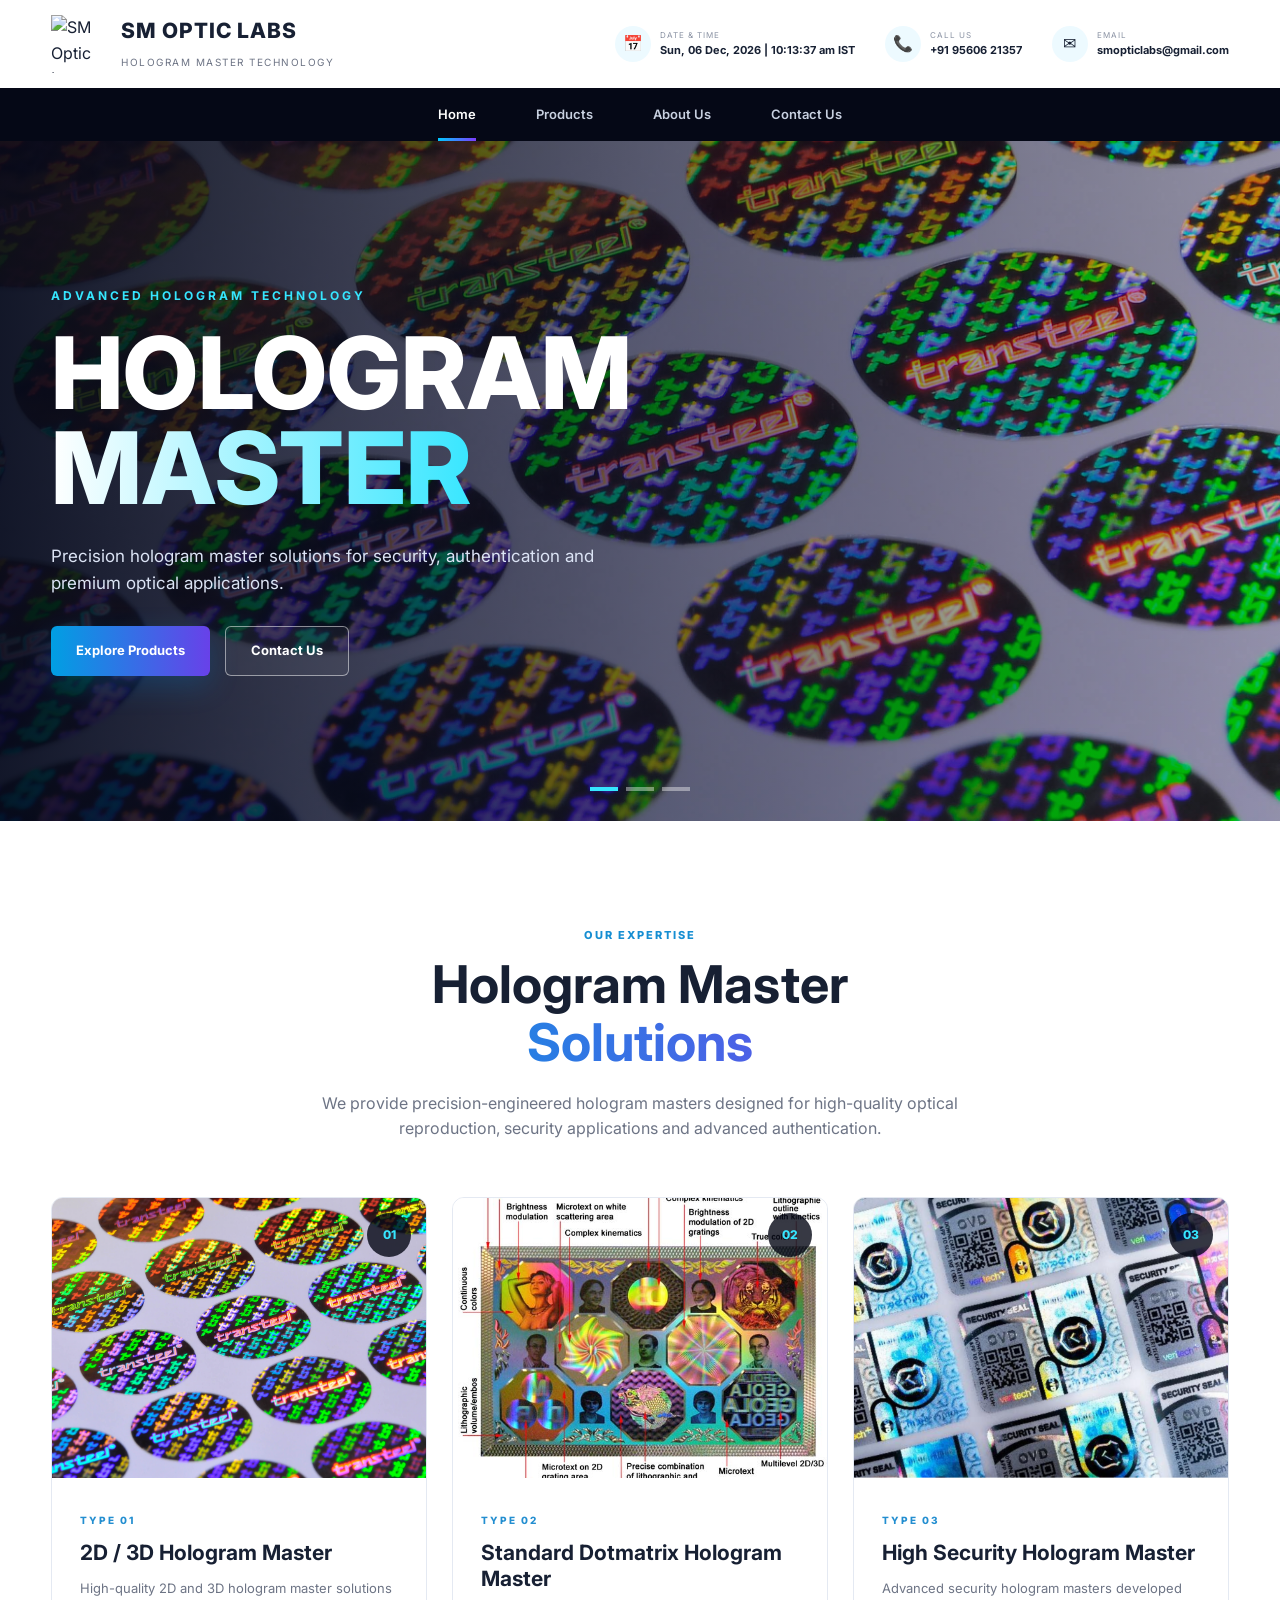
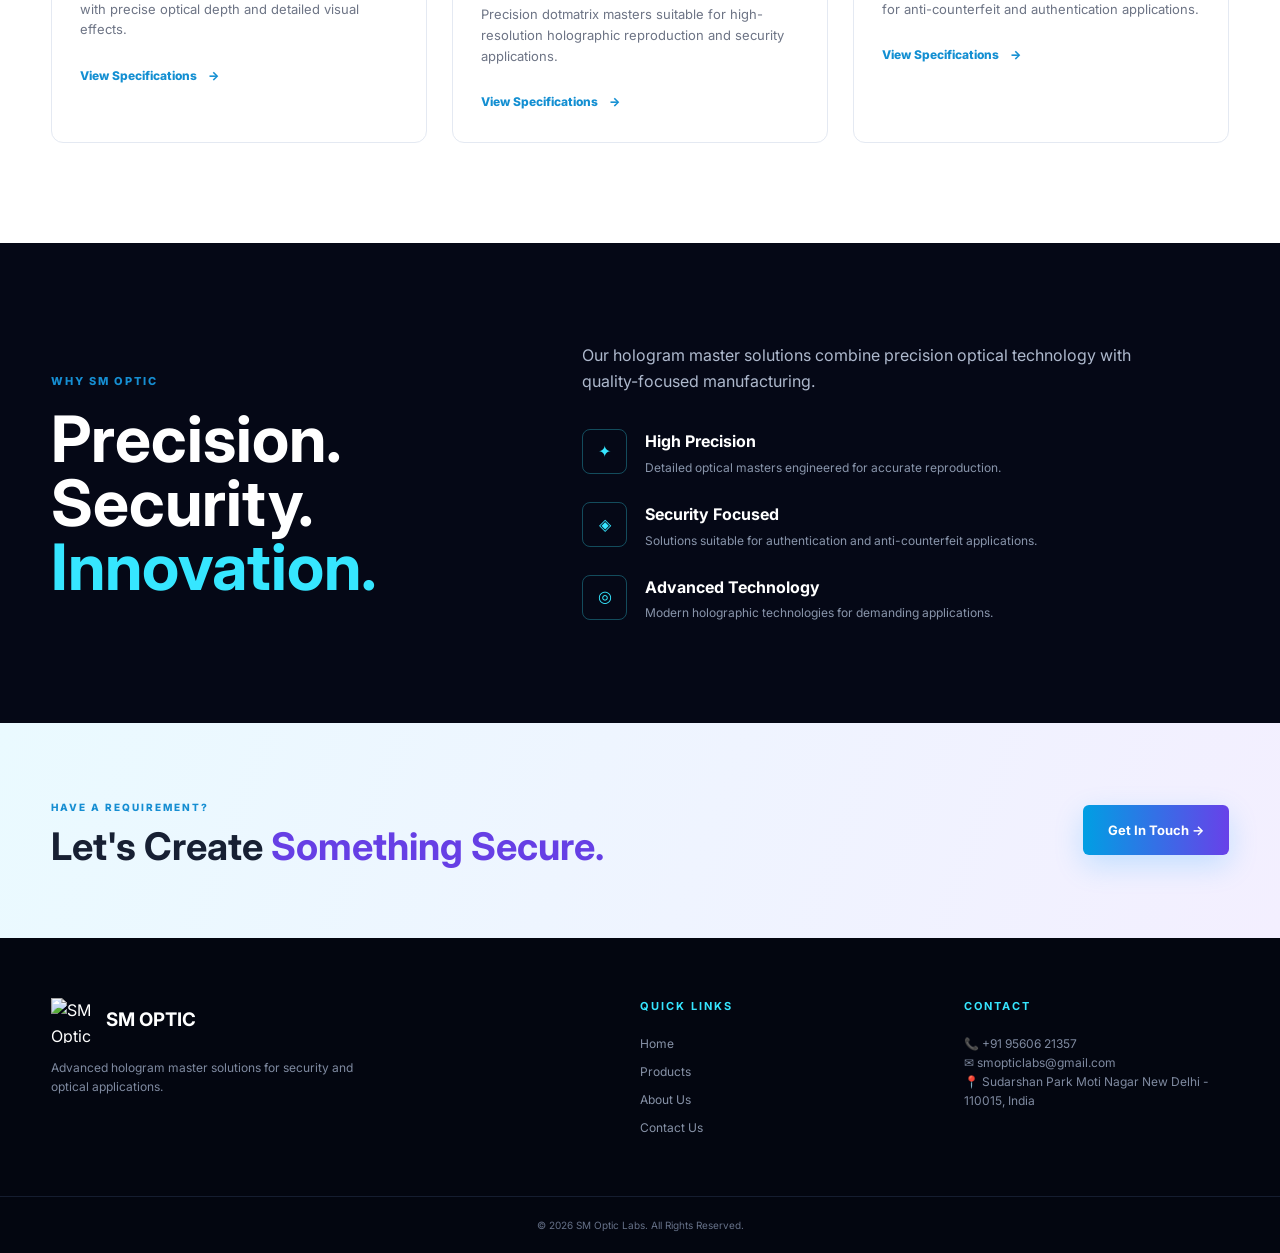
==== index.html @ 9cbb1f2b "sm-optic" ====
<!DOCTYPE html>
<html lang="en">

<head>
    <meta charset="UTF-8">
    <meta name="viewport" content="width=device-width, initial-scale=1.0">

    <title>SM Optic Labs| Hologram Master</title>

    <link rel="stylesheet" href="style.css">

    <link rel="preconnect" href="https://fonts.googleapis.com">
    <link rel="preconnect" href="https://fonts.gstatic.com" crossorigin>

    <link href="https://fonts.googleapis.com/css2?family=Inter:wght@400;500;600;700;800&display=swap" rel="stylesheet">
</head>

<body>

    <!-- ================= HEADER ================= -->

    <header class="header">

        <div class="container header-inner">

            <a href="index.html" class="logo-area">

                <img src="images/logo.png" alt="SM Optic Logo">

                <div>
                    <h2>SM OPTIC LABS</h2>
                    <span>Hologram Master Technology</span>
                </div>

            </a>


            <div class="header-contact">

                <div class="header-info">

                    <span class="info-icon">📅</span>

                    <div>
                        <small>DATE & TIME</small>

                        <strong id="dateTime">
                            Loading...
                        </strong>
                    </div>

                </div>


                <div class="header-info">
                    <span class="info-icon">📞</span>

                    <div>
                        <small>CALL US</small>
                        <strong>+91 95606 21357</strong>
                    </div>
                </div>


                <div class="header-info">
                    <span class="info-icon">✉</span>

                    <div>
                        <small>EMAIL</small>
                        <strong>smopticlabs@gmail.com</strong>
                    </div>
                </div>

            </div>


            <button class="menu-toggle" id="menuToggle">
                ☰
            </button>

        </div>


        <nav class="navbar" id="navbar">

            <div class="container nav-inner">

                <a href="index.html" class="active">Home</a>

                <a href="products.html">Products</a>

                <a href="about.html">About Us</a>

                <a href="about.html#contact">Contact Us</a>

            </div>

        </nav>

    </header>


    <!-- ================= HERO ================= -->

    <section class="hero">

        <div class="hero-slides">

            <div class="hero-slide active" style="background-image:url('images/3d-hologram-sticker-2.jpg')">
            </div>

            <div class="hero-slide" style="background-image:url('images/R.jpg')">
            </div>

            <div class="hero-slide" style="background-image:url('images/Untitled-design-9.png')">
            </div>

        </div>


        <div class="hero-overlay"></div>


        <div class="container hero-content">

            <div class="hero-badge">
                ADVANCED HOLOGRAM TECHNOLOGY
            </div>

            <h1>
                HOLOGRAM
                <span>MASTER</span>
            </h1>

            <p>
                Precision hologram master solutions for
                security, authentication and premium
                optical applications.
            </p>

            <div class="hero-buttons">

                <a href="products.html" class="btn btn-primary">
                    Explore Products
                </a>

                <a href="about.html#contact" class="btn btn-outline">
                    Contact Us
                </a>

            </div>

        </div>


        <div class="slider-dots">

            <button class="dot active" onclick="showSlide(0)"></button>

            <button class="dot" onclick="showSlide(1)"></button>

            <button class="dot" onclick="showSlide(2)"></button>

        </div>

    </section>


    <!-- ================= INTRO ================= -->

    <section class="intro section">

        <div class="container">

            <div class="section-heading">

                <span>OUR EXPERTISE</span>

                <h2>
                    Hologram Master
                    <strong>Solutions</strong>
                </h2>

                <p>
                    We provide precision-engineered hologram masters
                    designed for high-quality optical reproduction,
                    security applications and advanced authentication.
                </p>

            </div>


            <!-- ================= PRODUCTS ================= -->

            <div class="product-grid">


                <!-- PRODUCT 1 -->

                <article class="product-card">

                    <div class="product-image">

                        <img src="images/3d-hologram-sticker-2.jpg" alt="2D 3D Hologram Master">

                        <div class="product-number">
                            01
                        </div>

                    </div>


                    <div class="product-content">

                        <span class="product-tag">
                            TYPE 01
                        </span>

                        <h3>
                            2D / 3D Hologram Master
                        </h3>

                        <p>
                            High-quality 2D and 3D hologram master
                            solutions with precise optical depth
                            and detailed visual effects.
                        </p>

                        <a href="products.html?product=2d3d" class="read-more">

                            View Specifications
                            <span>→</span>

                        </a>

                    </div>

                </article>


                <!-- PRODUCT 2 -->

                <article class="product-card">

                    <div class="product-image">

                        <img src="images/R.jpg" alt="Standard Dotmatrix Hologram Master">

                        <div class="product-number">
                            02
                        </div>

                    </div>


                    <div class="product-content">

                        <span class="product-tag">
                            TYPE 02
                        </span>

                        <h3>
                            Standard Dotmatrix
                            Hologram Master
                        </h3>

                        <p>
                            Precision dotmatrix masters suitable
                            for high-resolution holographic
                            reproduction and security applications.
                        </p>

                        <a href="products.html?product=dotmatrix" class="read-more">

                            View Specifications
                            <span>→</span>

                        </a>

                    </div>

                </article>


                <!-- PRODUCT 3 -->

                <article class="product-card">

                    <div class="product-image">

                        <img src="images/Untitled-design-9.png" alt="High Security Hologram Master">

                        <div class="product-number">
                            03
                        </div>

                    </div>


                    <div class="product-content">

                        <span class="product-tag">
                            TYPE 03
                        </span>

                        <h3>
                            High Security
                            Hologram Master
                        </h3>

                        <p>
                            Advanced security hologram masters
                            developed for anti-counterfeit and
                            authentication applications.
                        </p>

                        <a href="products.html?product=security" class="read-more">

                            View Specifications
                            <span>→</span>

                        </a>

                    </div>

                </article>

            </div>

        </div>

    </section>


    <!-- ================= WHY US ================= -->

    <section class="why-us section">

        <div class="container">

            <div class="why-grid">

                <div>

                    <span class="section-label">
                        WHY SM OPTIC
                    </span>

                    <h2>
                        Precision.
                        <br>
                        Security.
                        <br>
                        <span>Innovation.</span>
                    </h2>

                </div>


                <div class="why-content">

                    <p>
                        Our hologram master solutions combine
                        precision optical technology with
                        quality-focused manufacturing.
                    </p>


                    <div class="feature-list">

                        <div class="feature">
                            <div class="feature-icon">✦</div>

                            <div>
                                <h4>High Precision</h4>
                                <p>
                                    Detailed optical masters
                                    engineered for accurate reproduction.
                                </p>
                            </div>
                        </div>


                        <div class="feature">
                            <div class="feature-icon">◈</div>

                            <div>
                                <h4>Security Focused</h4>
                                <p>
                                    Solutions suitable for
                                    authentication and anti-counterfeit
                                    applications.
                                </p>
                            </div>
                        </div>


                        <div class="feature">
                            <div class="feature-icon">◎</div>

                            <div>
                                <h4>Advanced Technology</h4>
                                <p>
                                    Modern holographic technologies
                                    for demanding applications.
                                </p>
                            </div>
                        </div>

                    </div>

                </div>

            </div>

        </div>

    </section>


    <!-- ================= CTA ================= -->

    <section class="cta">

        <div class="container cta-inner">

            <div>

                <span>
                    HAVE A REQUIREMENT?
                </span>

                <h2>
                    Let's Create
                    <strong>Something Secure.</strong>
                </h2>

            </div>


            <a href="about.html#contact" class="btn btn-primary">

                Get In Touch →

            </a>

        </div>

    </section>


    <!-- ================= FOOTER ================= -->

    <footer class="footer">

        <div class="container footer-grid">

            <div>

                <div class="footer-logo">
                    <img src="images/logo.png" alt="SM Optic">
                    <h3>SM OPTIC</h3>
                </div>

                <p>
                    Advanced hologram master solutions
                    for security and optical applications.
                </p>

            </div>


            <div>

                <h4>QUICK LINKS</h4>

                <a href="index.html">Home</a>
                <a href="products.html">Products</a>
                <a href="about.html">About Us</a>
                <a href="about.html#contact">Contact Us</a>

            </div>


            <div>

                <h4>CONTACT</h4>

                <p>📞 +91 95606 21357</p>
                <p>✉ smopticlabs@gmail.com</p>
                <p>📍 Sudarshan Park Moti Nagar New Delhi - 110015, India</p>

            </div>

        </div>


        <div class="copyright">

            © <span id="year"></span>
            SM Optic Labs. All Rights Reserved.

        </div>

    </footer>


    <script src="script.js"></script>

</body>

</html>
---- style.css ----
/* =========================================
   SM OPTIC
   MAIN STYLESHEET
========================================= */


* {
    margin: 0;
    padding: 0;
    box-sizing: border-box;
}


:root {

    --dark: #050816;

    --dark-2: #0a1024;

    --blue: #00c8ff;

    --purple: #7c3cff;

    --cyan: #36e6ff;

    --white: #ffffff;

    --text: #172033;

    --muted: #6d7485;

    --light: #f5f8fc;

    --border: #e4e9f2;

}


html {
    scroll-behavior: smooth;
}


body {

    font-family: "Inter", sans-serif;

    color: var(--text);

    background: #ffffff;

    line-height: 1.6;

}


img {
    max-width: 100%;
    display: block;
}


a {
    text-decoration: none;
    color: inherit;
}


button,
input,
textarea,
select {
    font-family: inherit;
}


.container {

    width: min(1180px, 92%);

    margin: auto;

}


/* =========================================
   HEADER
========================================= */


.header {

    background: #ffffff;

    position: relative;

    z-index: 1000;

}


.header-inner {

    min-height: 88px;

    display: flex;

    align-items: center;

    justify-content: space-between;

    gap: 30px;

}


.logo-area {

    display: flex;

    align-items: center;

    gap: 12px;

}


.logo-area img {

    width: 58px;

    height: 58px;

    object-fit: contain;

}


.logo-area h2 {

    font-size: 21px;

    font-weight: 800;

    letter-spacing: 1px;

}


.logo-area span {

    font-size: 10px;

    color: var(--muted);

    text-transform: uppercase;

    letter-spacing: 1.5px;

}


.header-contact {

    display: flex;

    align-items: center;

    gap: 30px;

}


.header-info {

    display: flex;

    align-items: center;

    gap: 9px;

}


.info-icon {

    width: 36px;

    height: 36px;

    border-radius: 50%;

    background: #edfaff;

    display: grid;

    place-items: center;

}


.header-info small {

    display: block;

    font-size: 8px;

    color: #8b93a4;

    letter-spacing: 1px;

}


.header-info strong {

    display: block;

    font-size: 11px;

}


.navbar {

    background: var(--dark);

}


.nav-inner {

    display: flex;

    align-items: center;

    justify-content: center;

}


.nav-inner a {

    color: #c8d0e0;

    padding: 16px 30px;

    font-size: 13px;

    font-weight: 600;

    transition: .3s;

    position: relative;

}


.nav-inner a:hover,
.nav-inner a.active {

    color: white;

}


.nav-inner a.active::after {

    content: "";

    position: absolute;

    bottom: 0;

    left: 30px;

    right: 30px;

    height: 3px;

    background: linear-gradient(
        90deg,
        var(--blue),
        var(--purple)
    );

}


.menu-toggle {

    display: none;

    border: none;

    background: var(--dark);

    color: white;

    width: 44px;

    height: 44px;

    border-radius: 8px;

    font-size: 22px;

}


/* =========================================
   HERO
========================================= */


.hero {

    height: 680px;

    position: relative;

    overflow: hidden;

    background: var(--dark);

}


.hero-slides,
.hero-slide {

    position: absolute;

    inset: 0;

}


.hero-slide {

    background-size: cover;

    background-position: center;

    opacity: 0;

    transform: scale(1.05);

    transition:
        opacity 1s ease,
        transform 6s ease;

}


.hero-slide.active {

    opacity: 1;

    transform: scale(1);

}


.hero-overlay {

    position: absolute;

    inset: 0;

    background:
        linear-gradient(
            90deg,
            rgba(3,8,25,.92),
            rgba(4,10,30,.58),
            rgba(5,8,20,.25)
        );

}


.hero-content {

    position: relative;

    z-index: 2;

    height: 100%;

    display: flex;

    justify-content: center;

    flex-direction: column;

    color: white;

}


.hero-badge {

    color: var(--cyan);

    font-size: 12px;

    font-weight: 700;

    letter-spacing: 3px;

    margin-bottom: 20px;

}


.hero h1 {

    font-size: clamp(55px, 8vw, 100px);

    line-height: .95;

    font-weight: 800;

    max-width: 850px;

}


.hero h1 span {

    display: block;

    background:
        linear-gradient(
            90deg,
            #ffffff,
            var(--cyan),
            #a77cff
        );

    -webkit-background-clip: text;

    color: transparent;

}


.hero p {

    max-width: 580px;

    margin: 28px 0;

    color: #dce4f5;

    font-size: 17px;

}


.hero-buttons {

    display: flex;

    gap: 15px;

}


.btn {

    display: inline-flex;

    align-items: center;

    justify-content: center;

    min-height: 50px;

    padding: 0 25px;

    border-radius: 6px;

    font-size: 13px;

    font-weight: 700;

    transition: .3s;

    border: none;

    cursor: pointer;

}


.btn-primary {

    color: white;

    background:
        linear-gradient(
            90deg,
            #009fe3,
            #6841e9
        );

    box-shadow:
        0 10px 30px rgba(0,157,255,.2);

}


.btn-primary:hover {

    transform: translateY(-3px);

    box-shadow:
        0 15px 35px rgba(0,157,255,.3);

}


.btn-outline {

    border: 1px solid rgba(255,255,255,.5);

    color: white;

    background: rgba(255,255,255,.05);

}


.btn-outline:hover {

    background: white;

    color: var(--dark);

}


.slider-dots {

    position: absolute;

    bottom: 30px;

    left: 50%;

    transform: translateX(-50%);

    z-index: 5;

    display: flex;

    gap: 8px;

}


.dot,
.about-dot {

    width: 28px;

    height: 4px;

    border: none;

    background: rgba(255,255,255,.4);

    cursor: pointer;

}


.dot.active,
.about-dot.active {

    background: var(--cyan);

}


/* =========================================
   GENERAL SECTIONS
========================================= */


.section {

    padding: 100px 0;

}


.section-heading {

    max-width: 700px;

    margin: 0 auto 55px;

    text-align: center;

}


.section-heading.left {

    text-align: left;

    margin-left: 0;

}


.section-heading > span,
.section-label {

    color: #168ed2;

    font-size: 11px;

    font-weight: 800;

    letter-spacing: 2px;

}


.section-heading h2 {

    margin-top: 10px;

    font-size: clamp(35px, 5vw, 52px);

    line-height: 1.1;

}


.section-heading h2 strong {

    display: block;

    background:
        linear-gradient(
            90deg,
            #009ee0,
            #7441e9
        );

    -webkit-background-clip: text;

    color: transparent;

}


.section-heading p {

    color: var(--muted);

    margin-top: 20px;

}


/* =========================================
   PRODUCT CARDS
========================================= */


.product-grid {

    display: grid;

    grid-template-columns:
        repeat(3, 1fr);

    gap: 25px;

}


.product-card {

    background: white;

    border: 1px solid var(--border);

    border-radius: 12px;

    overflow: hidden;

    transition: .35s;

}


.product-card:hover {

    transform: translateY(-8px);

    box-shadow:
        0 25px 60px rgba(15,30,60,.12);

}


.product-image {

    height: 280px;

    position: relative;

    overflow: hidden;

    background: #071027;

}


.product-image img {

    width: 100%;

    height: 100%;

    object-fit: cover;

    transition: .5s;

}


.product-card:hover
.product-image img {

    transform: scale(1.06);

}


.product-number {

    position: absolute;

    top: 15px;

    right: 15px;

    width: 44px;

    height: 44px;

    display: grid;

    place-items: center;

    border-radius: 50%;

    background: rgba(5,8,22,.8);

    color: var(--cyan);

    font-size: 12px;

    font-weight: 800;

}


.product-content {

    padding: 28px;

}


.product-tag {

    font-size: 10px;

    color: #238ed0;

    font-weight: 800;

    letter-spacing: 2px;

}


.product-content h3 {

    margin: 8px 0 12px;

    font-size: 21px;

    line-height: 1.25;

}


.product-content p {

    color: var(--muted);

    font-size: 13px;

    margin-bottom: 22px;

}


.read-more {

    color: #138fd2;

    font-size: 12px;

    font-weight: 800;

}


.read-more span {

    margin-left: 8px;

    transition: .3s;

}


.read-more:hover span {

    margin-left: 14px;

}


/* =========================================
   WHY US
========================================= */


.why-us {

    background: var(--dark);

    color: white;

}


.why-grid {

    display: grid;

    grid-template-columns:
        .8fr 1.2fr;

    gap: 100px;

    align-items: center;

}


.why-grid h2 {

    font-size: clamp(42px, 5vw, 65px);

    line-height: 1;

    margin-top: 15px;

}


.why-grid h2 span {

    color: var(--cyan);

}


.why-content > p {

    color: #aeb9cd;

    font-size: 16px;

    margin-bottom: 35px;

    max-width: 600px;

}


.feature-list {

    display: grid;

    gap: 25px;

}


.feature {

    display: flex;

    gap: 18px;

}


.feature-icon {

    flex-shrink: 0;

    width: 45px;

    height: 45px;

    display: grid;

    place-items: center;

    color: var(--cyan);

    border: 1px solid rgba(54,230,255,.3);

    border-radius: 8px;

}


.feature h4 {

    margin-bottom: 3px;

}


.feature p {

    color: #8995ab;

    font-size: 12px;

}


/* =========================================
   CTA
========================================= */


.cta {

    padding: 70px 0;

    background:
        linear-gradient(
            110deg,
            #eafaff,
            #f3efff
        );

}


.cta-inner {

    display: flex;

    justify-content: space-between;

    align-items: center;

    gap: 30px;

}


.cta span {

    font-size: 10px;

    color: #168ed2;

    letter-spacing: 2px;

    font-weight: 800;

}


.cta h2 {

    margin-top: 8px;

    font-size: 38px;

    line-height: 1.1;

}


.cta h2 strong {

    color: #663fe5;

}


/* =========================================
   PAGE HERO
========================================= */


.page-hero {

    padding: 100px 0;

    color: white;

    background:
        radial-gradient(
            circle at 80% 20%,
            #233e91,
            transparent 35%
        ),
        linear-gradient(
            120deg,
            #040918,
            #101936
        );

}


.page-hero span {

    color: var(--cyan);

    font-size: 11px;

    letter-spacing: 3px;

    font-weight: 800;

}


.page-hero h1 {

    font-size: clamp(42px, 6vw, 70px);

    line-height: 1.05;

    margin: 12px 0 20px;

}


.page-hero h1 strong {

    color: var(--cyan);

}


.page-hero p {

    color: #adb9d0;

    max-width: 600px;

}


/* =========================================
   PRODUCT DETAILS
========================================= */


.detail-product {

    display: grid;

    grid-template-columns:
        1fr 1fr;

    gap: 70px;

    padding: 70px 0;

    border-bottom: 1px solid var(--border);

    align-items: center;

}


.detail-product.reverse
.detail-gallery {

    order: 2;

}


.detail-product.reverse
.detail-content {

    order: 1;

}


.main-image {

    height: 460px;

    border-radius: 12px;

    overflow: hidden;

    background: var(--dark);

}


.main-image img {

    width: 100%;

    height: 100%;

    object-fit: cover;

}


.thumbnail-grid {

    display: grid;

    grid-template-columns:
        repeat(4, 1fr);

    gap: 10px;

    margin-top: 12px;

}


.thumbnail-grid img {

    height: 90px;

    width: 100%;

    object-fit: cover;

    border-radius: 5px;

    cursor: pointer;

    opacity: .65;

    transition: .3s;

}


.thumbnail-grid img:hover {

    opacity: 1;

    outline: 2px solid var(--blue);

}


.detail-content h2 {

    font-size: clamp(35px, 4vw, 52px);

    line-height: 1.05;

    margin: 10px 0 20px;

}


.detail-content h2 strong {

    display: block;

    color: #6b43e7;

}


.detail-content > p {

    color: var(--muted);

    margin-bottom: 30px;

}


.detail-content h4 {

    font-size: 13px;

    margin-bottom: 15px;

    text-transform: uppercase;

    letter-spacing: 1px;

}


.spec-list {

    border-top: 1px solid var(--border);

    margin-bottom: 30px;

}


.spec-list div {

    display: flex;

    justify-content: space-between;

    padding: 12px 0;

    border-bottom: 1px solid var(--border);

    font-size: 12px;

}


.spec-list span {

    color: var(--muted);

}


.spec-list strong {

    text-align: right;

}


/* =========================================
   ABOUT
========================================= */


.about-grid {

    display: grid;

    grid-template-columns:
        1fr 1fr;

    gap: 80px;

    align-items: center;

}


.about-slideshow {

    position: relative;

    height: 520px;

    border-radius: 12px;

    overflow: hidden;

    background: var(--dark);

}


.about-slide {

    position: absolute;

    inset: 0;

    opacity: 0;

    transition: 1s;

}


.about-slide.active {

    opacity: 1;

}


.about-slide img {

    width: 100%;

    height: 100%;

    object-fit: cover;

}


.about-dots {

    position: absolute;

    bottom: 20px;

    left: 50%;

    transform: translateX(-50%);

    display: flex;

    gap: 6px;

}


.about-text h2 {

    font-size: 52px;

    line-height: 1;

    margin: 12px 0 25px;

}


.about-text h2 strong {

    color: #6541e7;

}


.about-text p {

    color: var(--muted);

    margin-bottom: 18px;

}


.about-stats {

    display: grid;

    grid-template-columns:
        repeat(3, 1fr);

    gap: 10px;

    margin-top: 35px;

}


.about-stats div {

    background: var(--light);

    padding: 18px;

    border-radius: 8px;

}


.about-stats strong {

    display: block;

    color: #138fd2;

    font-size: 27px;

}


.about-stats span {

    color: var(--muted);

    font-size: 10px;

}


/* =========================================
   VALUES
========================================= */


.values {

    background: var(--light);

}


.value-grid {

    display: grid;

    grid-template-columns:
        repeat(3, 1fr);

    gap: 25px;

}


.value-card {

    background: white;

    padding: 35px;

    border-radius: 10px;

    border: 1px solid var(--border);

}


.value-icon {

    width: 48px;

    height: 48px;

    display: grid;

    place-items: center;

    background: #edfaff;

    color: #008fce;

    border-radius: 8px;

    margin-bottom: 20px;

}


.value-card h3 {

    margin-bottom: 10px;

}


.value-card p {

    color: var(--muted);

    font-size: 13px;

}


/* =========================================
   CONTACT
========================================= */


.contact-grid {

    display: grid;

    grid-template-columns:
        .8fr 1.2fr;

    gap: 70px;

}


.contact-details {

    display: grid;

    gap: 15px;

}


.contact-card {

    display: flex;

    align-items: flex-start;

    gap: 15px;

    padding: 20px;

    background: var(--light);

    border-radius: 8px;

}


.contact-icon {

    width: 42px;

    height: 42px;

    display: grid;

    place-items: center;

    background: white;

    border-radius: 8px;

}


.contact-card span {

    font-size: 9px;

    color: #168ed2;

    font-weight: 800;

    letter-spacing: 1px;

}


.contact-card h4 {

    font-size: 14px;

    margin-top: 3px;

}


.contact-card p {

    color: var(--muted);

    font-size: 12px;

}


.contact-form {

    padding: 35px;

    background: var(--dark);

    color: white;

    border-radius: 12px;

}


.contact-form h3 {

    font-size: 24px;

    margin-bottom: 25px;

}


.form-row {

    display: grid;

    grid-template-columns:
        1fr 1fr;

    gap: 15px;

}


.form-group {

    margin-bottom: 18px;

}


.form-group label {

    display: block;

    font-size: 10px;

    color: #aeb9cd;

    margin-bottom: 7px;

}


.form-group input,
.form-group textarea,
.form-group select {

    width: 100%;

    border: 1px solid #283653;

    background: #0b1429;

    color: white;

    padding: 13px;

    border-radius: 5px;

    outline: none;

    font-size: 12px;

}


.form-group textarea {

    resize: vertical;

}


.form-group input:focus,
.form-group textarea:focus,
.form-group select:focus {

    border-color: var(--cyan);

}


/* =========================================
   FOOTER
========================================= */


.footer {

    background: #030610;

    color: white;

    padding-top: 60px;

}


.footer-grid {

    display: grid;

    grid-template-columns:
        2fr 1fr 1fr;

    gap: 60px;

    padding-bottom: 50px;

}


.footer-logo {

    display: flex;

    align-items: center;

    gap: 10px;

    margin-bottom: 15px;

}


.footer-logo img {

    width: 45px;

    height: 45px;

    object-fit: contain;

}


.footer p {

    color: #7f8aa0;

    font-size: 12px;

    max-width: 320px;

}


.footer h4 {

    font-size: 11px;

    letter-spacing: 2px;

    margin-bottom: 18px;

    color: var(--cyan);

}


.footer a {

    display: block;

    color: #8792a7;

    font-size: 12px;

    margin-bottom: 9px;

    transition: .3s;

}


.footer a:hover {

    color: white;

}


.copyright {

    border-top: 1px solid #151d30;

    text-align: center;

    padding: 20px;

    color: #667188;

    font-size: 10px;

}


/* =========================================
   RESPONSIVE
========================================= */


@media (max-width: 1000px) {


    .header-contact {

        gap: 15px;

    }


    .header-info:nth-child(2),
    .header-info:nth-child(3) {

        display: none;

    }


    .product-grid {

        grid-template-columns:
            repeat(2, 1fr);

    }


    .why-grid {

        gap: 50px;

    }


    .detail-product {

        gap: 40px;

    }

}


@media (max-width: 768px) {


    .header-inner {

        min-height: 75px;

    }


    .logo-area img {

        width: 45px;

        height: 45px;

    }


    .logo-area h2 {

        font-size: 17px;

    }


    .menu-toggle {

        display: block;

    }


    .navbar {

        display: none;

    }


    .navbar.open {

        display: block;

    }


    .nav-inner {

        flex-direction: column;

        align-items: stretch;

    }


    .nav-inner a {

        padding: 14px 20px;

    }


    .nav-inner a.active::after {

        left: 20px;

        right: auto;

        width: 40px;

    }


    .hero {

        height: 590px;

    }


    .hero h1 {

        font-size: 55px;

    }


    .hero p {

        font-size: 14px;

    }


    .product-grid,
    .value-grid,
    .why-grid,
    .detail-product,
    .about-grid,
    .contact-grid,
    .footer-grid {

        grid-template-columns: 1fr;

    }


    .why-grid {

        gap: 50px;

    }


    .detail-product.reverse
    .detail-gallery {

        order: 1;

    }


    .detail-product.reverse
    .detail-content {

        order: 2;

    }


    .main-image {

        height: 350px;

    }


    .about-slideshow {

        height: 400px;

    }


    .about-text h2 {

        font-size: 42px;

    }


    .cta-inner {

        flex-direction: column;

        align-items: flex-start;

    }


    .footer-grid {

        gap: 35px;

    }

}


@media (max-width: 480px) {


    .header-info {

        display: none;

    }


    .hero {

        height: 560px;

    }


    .hero h1 {

        font-size: 45px;

    }


    .hero-buttons {

        flex-direction: column;

        align-items: flex-start;

    }


    .btn {

        width: 100%;

    }


    .section {

        padding: 70px 0;

    }


    .product-grid {

        grid-template-columns: 1fr;

    }


    .product-image {

        height: 240px;

    }


    .thumbnail-grid img {

        height: 65px;

    }


    .about-stats {

        grid-template-columns: 1fr;

    }


    .form-row {

        grid-template-columns: 1fr;

    }


    .contact-form {

        padding: 25px 18px;

    }

}
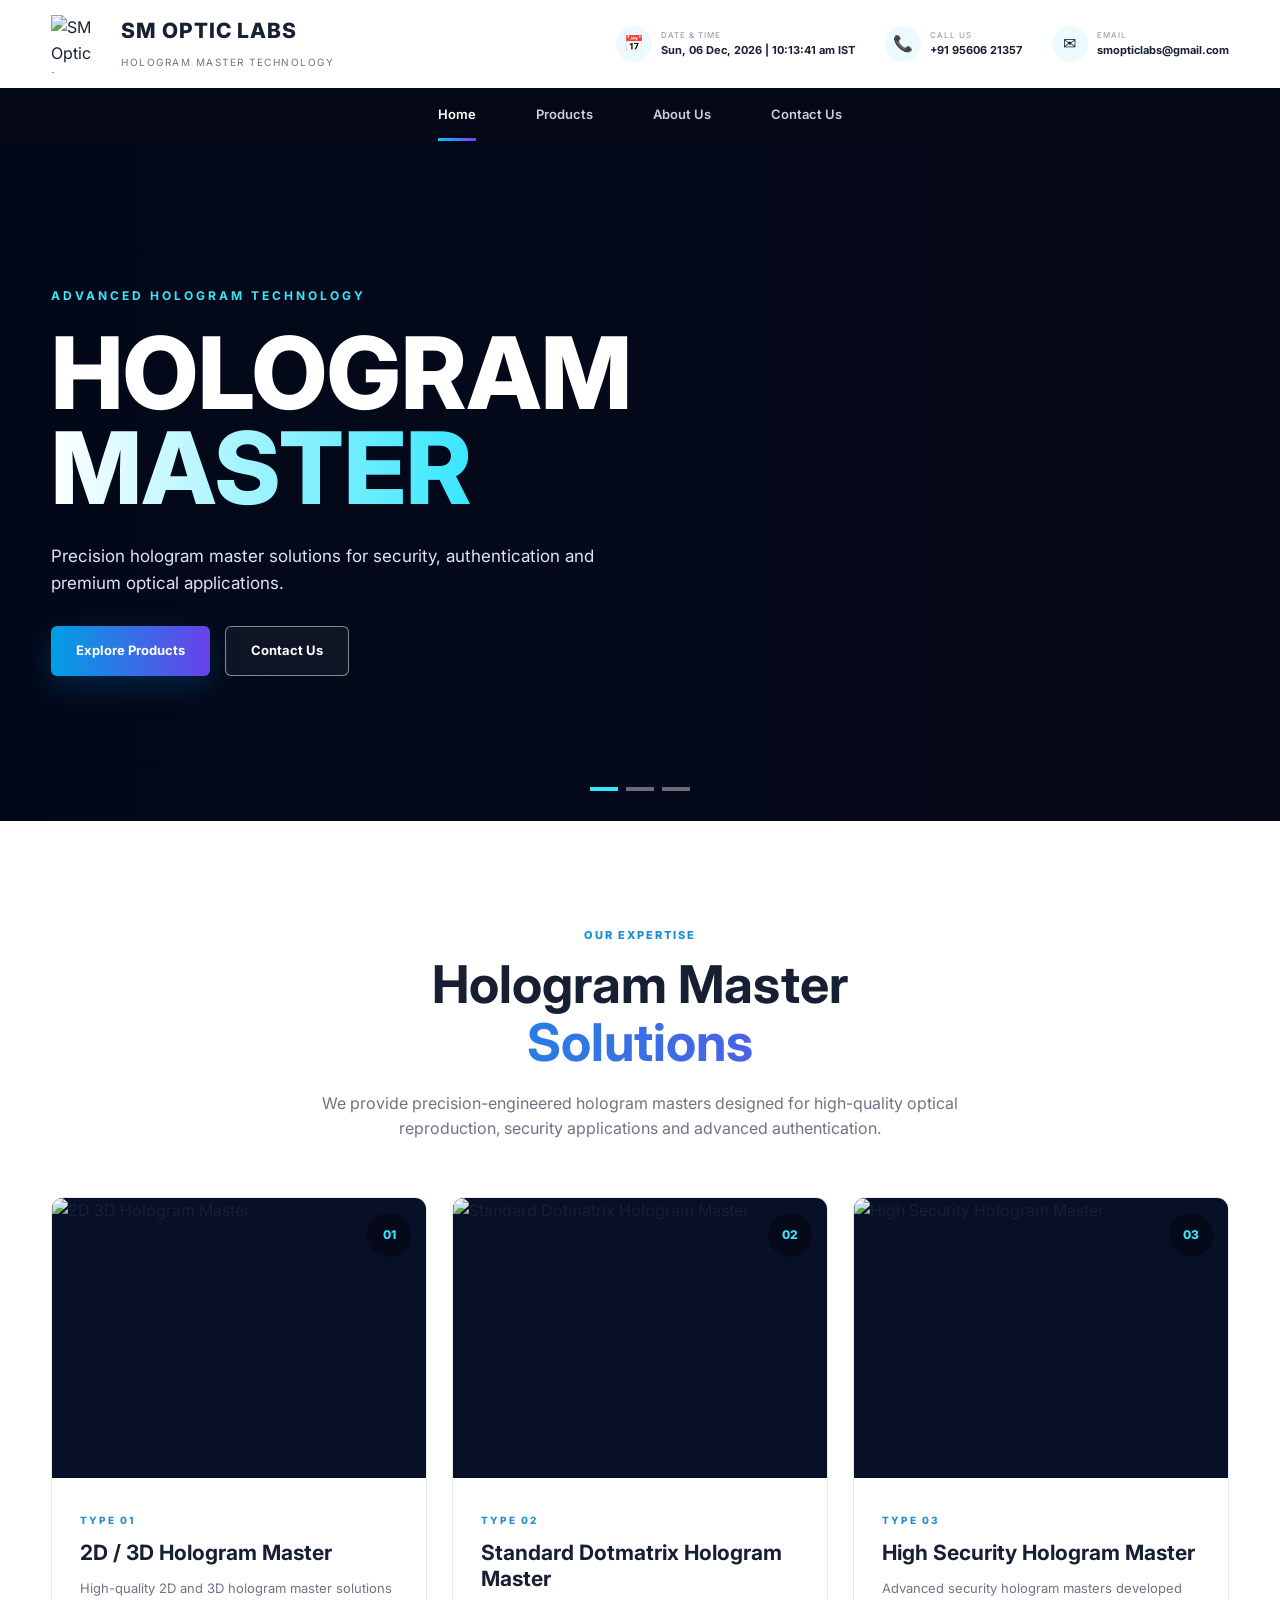
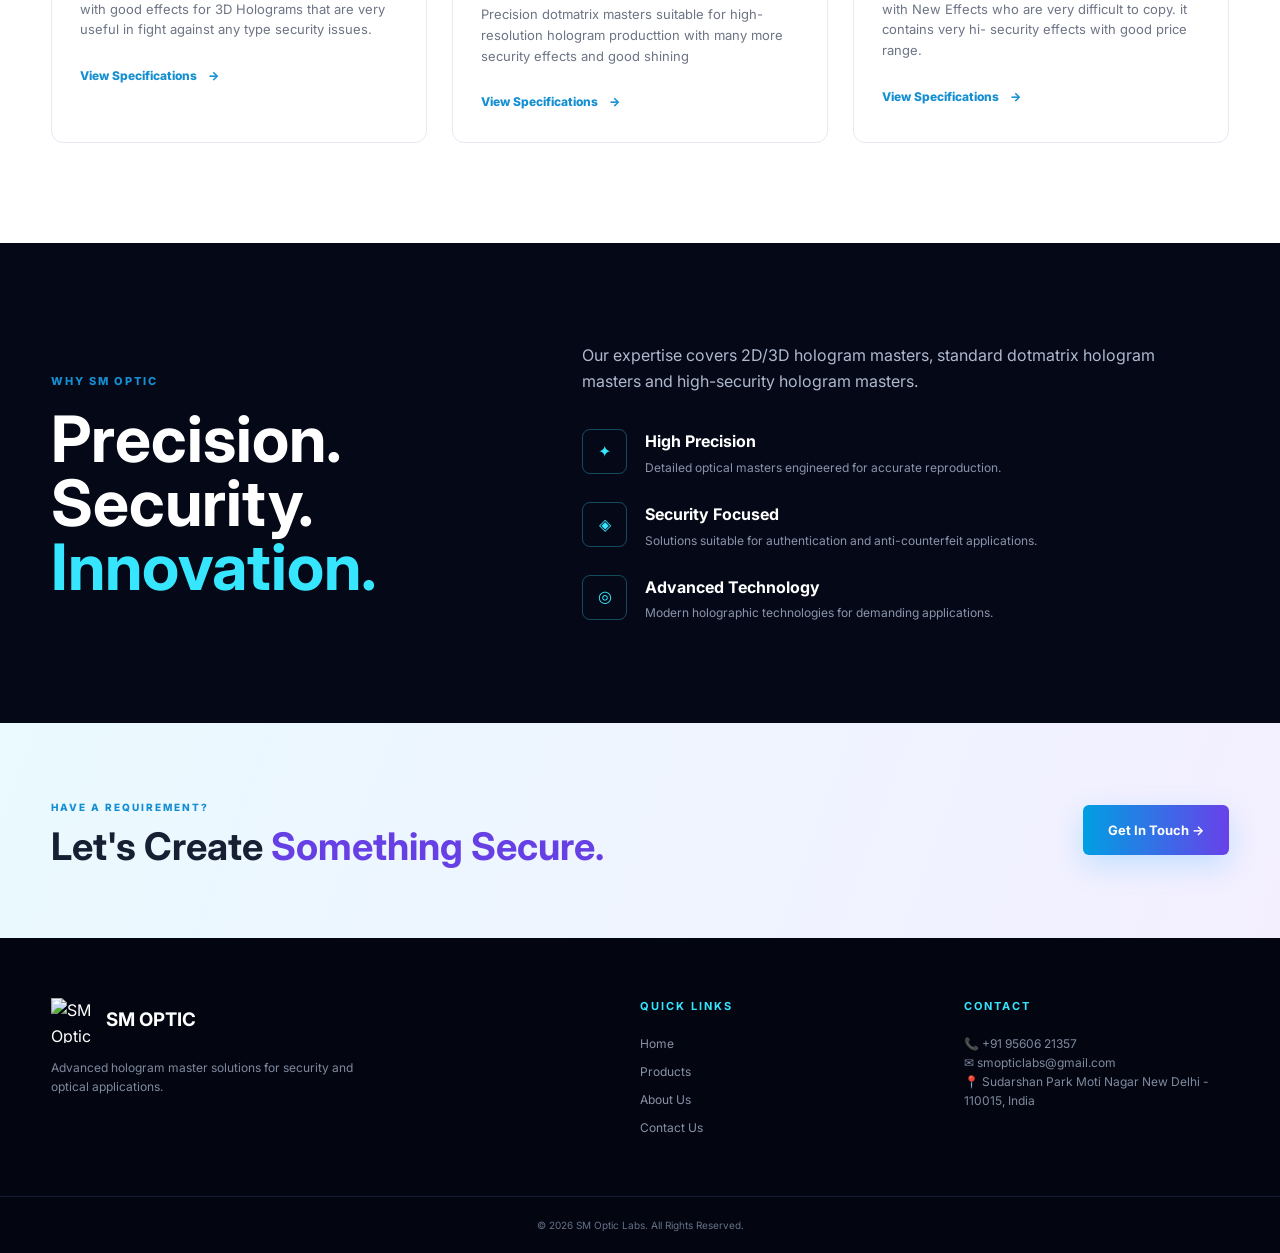
==== commit 0d1507fb: "Add files via upload" ====
--- a/index.html
+++ b/index.html
@@ -1,512 +1,509 @@
-<!DOCTYPE html>
-<html lang="en">
-
-<head>
-    <meta charset="UTF-8">
-    <meta name="viewport" content="width=device-width, initial-scale=1.0">
-
-    <title>SM Optic Labs| Hologram Master</title>
-
-    <link rel="stylesheet" href="style.css">
-
-    <link rel="preconnect" href="https://fonts.googleapis.com">
-    <link rel="preconnect" href="https://fonts.gstatic.com" crossorigin>
-
-    <link href="https://fonts.googleapis.com/css2?family=Inter:wght@400;500;600;700;800&display=swap" rel="stylesheet">
-</head>
-
-<body>
-
-    <!-- ================= HEADER ================= -->
-
-    <header class="header">
-
-        <div class="container header-inner">
-
-            <a href="index.html" class="logo-area">
-
-                <img src="images/logo.png" alt="SM Optic Logo">
-
-                <div>
-                    <h2>SM OPTIC LABS</h2>
-                    <span>Hologram Master Technology</span>
-                </div>
-
-            </a>
-
-
-            <div class="header-contact">
-
-                <div class="header-info">
-
-                    <span class="info-icon">📅</span>
-
-                    <div>
-                        <small>DATE & TIME</small>
-
-                        <strong id="dateTime">
-                            Loading...
-                        </strong>
-                    </div>
-
-                </div>
-
-
-                <div class="header-info">
-                    <span class="info-icon">📞</span>
-
-                    <div>
-                        <small>CALL US</small>
-                        <strong>+91 95606 21357</strong>
-                    </div>
-                </div>
-
-
-                <div class="header-info">
-                    <span class="info-icon">✉</span>
-
-                    <div>
-                        <small>EMAIL</small>
-                        <strong>smopticlabs@gmail.com</strong>
-                    </div>
-                </div>
-
-            </div>
-
-
-            <button class="menu-toggle" id="menuToggle">
-                ☰
-            </button>
-
-        </div>
-
-
-        <nav class="navbar" id="navbar">
-
-            <div class="container nav-inner">
-
-                <a href="index.html" class="active">Home</a>
-
-                <a href="products.html">Products</a>
-
-                <a href="about.html">About Us</a>
-
-                <a href="about.html#contact">Contact Us</a>
-
-            </div>
-
-        </nav>
-
-    </header>
-
-
-    <!-- ================= HERO ================= -->
-
-    <section class="hero">
-
-        <div class="hero-slides">
-
-            <div class="hero-slide active" style="background-image:url('images/3d-hologram-sticker-2.jpg')">
-            </div>
-
-            <div class="hero-slide" style="background-image:url('images/R.jpg')">
-            </div>
-
-            <div class="hero-slide" style="background-image:url('images/Untitled-design-9.png')">
-            </div>
-
-        </div>
-
-
-        <div class="hero-overlay"></div>
-
-
-        <div class="container hero-content">
-
-            <div class="hero-badge">
-                ADVANCED HOLOGRAM TECHNOLOGY
-            </div>
-
-            <h1>
-                HOLOGRAM
-                <span>MASTER</span>
-            </h1>
-
-            <p>
-                Precision hologram master solutions for
-                security, authentication and premium
-                optical applications.
-            </p>
-
-            <div class="hero-buttons">
-
-                <a href="products.html" class="btn btn-primary">
-                    Explore Products
-                </a>
-
-                <a href="about.html#contact" class="btn btn-outline">
-                    Contact Us
-                </a>
-
-            </div>
-
-        </div>
-
-
-        <div class="slider-dots">
-
-            <button class="dot active" onclick="showSlide(0)"></button>
-
-            <button class="dot" onclick="showSlide(1)"></button>
-
-            <button class="dot" onclick="showSlide(2)"></button>
-
-        </div>
-
-    </section>
-
-
-    <!-- ================= INTRO ================= -->
-
-    <section class="intro section">
-
-        <div class="container">
-
-            <div class="section-heading">
-
-                <span>OUR EXPERTISE</span>
-
-                <h2>
-                    Hologram Master
-                    <strong>Solutions</strong>
-                </h2>
-
-                <p>
-                    We provide precision-engineered hologram masters
-                    designed for high-quality optical reproduction,
-                    security applications and advanced authentication.
-                </p>
-
-            </div>
-
-
-            <!-- ================= PRODUCTS ================= -->
-
-            <div class="product-grid">
-
-
-                <!-- PRODUCT 1 -->
-
-                <article class="product-card">
-
-                    <div class="product-image">
-
-                        <img src="images/3d-hologram-sticker-2.jpg" alt="2D 3D Hologram Master">
-
-                        <div class="product-number">
-                            01
-                        </div>
-
-                    </div>
-
-
-                    <div class="product-content">
-
-                        <span class="product-tag">
-                            TYPE 01
-                        </span>
-
-                        <h3>
-                            2D / 3D Hologram Master
-                        </h3>
-
-                        <p>
-                            High-quality 2D and 3D hologram master
-                            solutions with precise optical depth
-                            and detailed visual effects.
-                        </p>
-
-                        <a href="products.html?product=2d3d" class="read-more">
-
-                            View Specifications
-                            <span>→</span>
-
-                        </a>
-
-                    </div>
-
-                </article>
-
-
-                <!-- PRODUCT 2 -->
-
-                <article class="product-card">
-
-                    <div class="product-image">
-
-                        <img src="images/R.jpg" alt="Standard Dotmatrix Hologram Master">
-
-                        <div class="product-number">
-                            02
-                        </div>
-
-                    </div>
-
-
-                    <div class="product-content">
-
-                        <span class="product-tag">
-                            TYPE 02
-                        </span>
-
-                        <h3>
-                            Standard Dotmatrix
-                            Hologram Master
-                        </h3>
-
-                        <p>
-                            Precision dotmatrix masters suitable
-                            for high-resolution holographic
-                            reproduction and security applications.
-                        </p>
-
-                        <a href="products.html?product=dotmatrix" class="read-more">
-
-                            View Specifications
-                            <span>→</span>
-
-                        </a>
-
-                    </div>
-
-                </article>
-
-
-                <!-- PRODUCT 3 -->
-
-                <article class="product-card">
-
-                    <div class="product-image">
-
-                        <img src="images/Untitled-design-9.png" alt="High Security Hologram Master">
-
-                        <div class="product-number">
-                            03
-                        </div>
-
-                    </div>
-
-
-                    <div class="product-content">
-
-                        <span class="product-tag">
-                            TYPE 03
-                        </span>
-
-                        <h3>
-                            High Security
-                            Hologram Master
-                        </h3>
-
-                        <p>
-                            Advanced security hologram masters
-                            developed for anti-counterfeit and
-                            authentication applications.
-                        </p>
-
-                        <a href="products.html?product=security" class="read-more">
-
-                            View Specifications
-                            <span>→</span>
-
-                        </a>
-
-                    </div>
-
-                </article>
-
-            </div>
-
-        </div>
-
-    </section>
-
-
-    <!-- ================= WHY US ================= -->
-
-    <section class="why-us section">
-
-        <div class="container">
-
-            <div class="why-grid">
-
-                <div>
-
-                    <span class="section-label">
-                        WHY SM OPTIC
-                    </span>
-
-                    <h2>
-                        Precision.
-                        <br>
-                        Security.
-                        <br>
-                        <span>Innovation.</span>
-                    </h2>
-
-                </div>
-
-
-                <div class="why-content">
-
-                    <p>
-                        Our hologram master solutions combine
-                        precision optical technology with
-                        quality-focused manufacturing.
-                    </p>
-
-
-                    <div class="feature-list">
-
-                        <div class="feature">
-                            <div class="feature-icon">✦</div>
-
-                            <div>
-                                <h4>High Precision</h4>
-                                <p>
-                                    Detailed optical masters
-                                    engineered for accurate reproduction.
-                                </p>
-                            </div>
-                        </div>
-
-
-                        <div class="feature">
-                            <div class="feature-icon">◈</div>
-
-                            <div>
-                                <h4>Security Focused</h4>
-                                <p>
-                                    Solutions suitable for
-                                    authentication and anti-counterfeit
-                                    applications.
-                                </p>
-                            </div>
-                        </div>
-
-
-                        <div class="feature">
-                            <div class="feature-icon">◎</div>
-
-                            <div>
-                                <h4>Advanced Technology</h4>
-                                <p>
-                                    Modern holographic technologies
-                                    for demanding applications.
-                                </p>
-                            </div>
-                        </div>
-
-                    </div>
-
-                </div>
-
-            </div>
-
-        </div>
-
-    </section>
-
-
-    <!-- ================= CTA ================= -->
-
-    <section class="cta">
-
-        <div class="container cta-inner">
-
-            <div>
-
-                <span>
-                    HAVE A REQUIREMENT?
-                </span>
-
-                <h2>
-                    Let's Create
-                    <strong>Something Secure.</strong>
-                </h2>
-
-            </div>
-
-
-            <a href="about.html#contact" class="btn btn-primary">
-
-                Get In Touch →
-
-            </a>
-
-        </div>
-
-    </section>
-
-
-    <!-- ================= FOOTER ================= -->
-
-    <footer class="footer">
-
-        <div class="container footer-grid">
-
-            <div>
-
-                <div class="footer-logo">
-                    <img src="images/logo.png" alt="SM Optic">
-                    <h3>SM OPTIC</h3>
-                </div>
-
-                <p>
-                    Advanced hologram master solutions
-                    for security and optical applications.
-                </p>
-
-            </div>
-
-
-            <div>
-
-                <h4>QUICK LINKS</h4>
-
-                <a href="index.html">Home</a>
-                <a href="products.html">Products</a>
-                <a href="about.html">About Us</a>
-                <a href="about.html#contact">Contact Us</a>
-
-            </div>
-
-
-            <div>
-
-                <h4>CONTACT</h4>
-
-                <p>📞 +91 95606 21357</p>
-                <p>✉ smopticlabs@gmail.com</p>
-                <p>📍 Sudarshan Park Moti Nagar New Delhi - 110015, India</p>
-
-            </div>
-
-        </div>
-
-
-        <div class="copyright">
-
-            © <span id="year"></span>
-            SM Optic Labs. All Rights Reserved.
-
-        </div>
-
-    </footer>
-
-
-    <script src="script.js"></script>
-
-</body>
-
+<!DOCTYPE html>
+<html lang="en">
+
+<head>
+    <meta charset="UTF-8">
+    <meta name="viewport" content="width=device-width, initial-scale=1.0">
+
+    <title>SM Optic Labs| Hologram Master</title>
+
+    <link rel="stylesheet" href="style.css">
+
+    <link rel="preconnect" href="https://fonts.googleapis.com">
+    <link rel="preconnect" href="https://fonts.gstatic.com" crossorigin>
+
+    <link href="https://fonts.googleapis.com/css2?family=Inter:wght@400;500;600;700;800&display=swap" rel="stylesheet">
+</head>
+
+<body>
+
+    <!-- ================= HEADER ================= -->
+
+    <header class="header">
+
+        <div class="container header-inner">
+
+            <a href="index.html" class="logo-area">
+
+                <img src="images/logo.png" alt="SM Optic Logo">
+
+                <div>
+                    <h2>SM OPTIC LABS</h2>
+                    <span>Hologram Master Technology</span>
+                </div>
+
+            </a>
+
+
+            <div class="header-contact">
+
+                <div class="header-info">
+
+                    <span class="info-icon">📅</span>
+
+                    <div>
+                        <small>DATE & TIME</small>
+
+                        <strong id="dateTime">
+                            Loading...
+                        </strong>
+                    </div>
+
+                </div>
+
+
+                <div class="header-info">
+                    <span class="info-icon">📞</span>
+
+                    <div>
+                        <small>CALL US</small>
+                        <strong>+91 95606 21357</strong>
+                    </div>
+                </div>
+
+
+                <div class="header-info">
+                    <span class="info-icon">✉</span>
+
+                    <div>
+                        <small>EMAIL</small>
+                        <strong>smopticlabs@gmail.com</strong>
+                    </div>
+                </div>
+
+            </div>
+
+
+            <button class="menu-toggle" id="menuToggle">
+                ☰
+            </button>
+
+        </div>
+
+
+        <nav class="navbar" id="navbar">
+
+            <div class="container nav-inner">
+
+                <a href="index.html" class="active">Home</a>
+
+                <a href="products.html">Products</a>
+
+                <a href="about.html">About Us</a>
+
+                <a href="about.html#contact">Contact Us</a>
+
+            </div>
+
+        </nav>
+
+    </header>
+
+
+    <!-- ================= HERO ================= -->
+
+    <section class="hero">
+
+        <div class="hero-slides">
+
+            <div class="hero-slide active" style="background-image:url('images/dot-4.jpeg')">
+            </div>
+
+            <div class="hero-slide" style="background-image:url('images/2d-3.jpeg')">
+            </div>
+
+            <div class="hero-slide" style="background-image:url('images/dot-6.jpeg')">
+            </div>
+
+        </div>
+
+
+        <div class="hero-overlay"></div>
+
+
+        <div class="container hero-content">
+
+            <div class="hero-badge">
+                ADVANCED HOLOGRAM TECHNOLOGY
+            </div>
+
+            <h1>
+                HOLOGRAM
+                <span>MASTER</span>
+            </h1>
+
+            <p>
+                Precision hologram master solutions for
+                security, authentication and premium
+                optical applications.
+            </p>
+
+            <div class="hero-buttons">
+
+                <a href="products.html" class="btn btn-primary">
+                    Explore Products
+                </a>
+
+                <a href="about.html#contact" class="btn btn-outline">
+                    Contact Us
+                </a>
+
+            </div>
+
+        </div>
+
+
+        <div class="slider-dots">
+
+            <button class="dot active" onclick="showSlide(0)"></button>
+
+            <button class="dot" onclick="showSlide(1)"></button>
+
+            <button class="dot" onclick="showSlide(2)"></button>
+
+        </div>
+
+    </section>
+
+
+    <!-- ================= INTRO ================= -->
+
+    <section class="intro section">
+
+        <div class="container">
+
+            <div class="section-heading">
+
+                <span>OUR EXPERTISE</span>
+
+                <h2>
+                    Hologram Master
+                    <strong>Solutions</strong>
+                </h2>
+
+                <p>
+                    We provide precision-engineered hologram masters
+                    designed for high-quality optical reproduction,
+                    security applications and advanced authentication.
+                </p>
+
+            </div>
+
+
+            <!-- ================= PRODUCTS ================= -->
+
+            <div class="product-grid">
+
+
+                <!-- PRODUCT 1 -->
+
+                <article class="product-card">
+
+                    <div class="product-image">
+
+                        <img src="images/2d-1.jpeg" alt="2D 3D Hologram Master">
+
+                        <div class="product-number">
+                            01
+                        </div>
+
+                    </div>
+
+
+                    <div class="product-content">
+
+                        <span class="product-tag">
+                            TYPE 01
+                        </span>
+
+                        <h3>
+                            2D / 3D Hologram Master
+                        </h3>
+
+                        <p>
+                            High-quality 2D and 3D hologram master
+                            solutions with good effects for 3D Holograms that are very useful 
+                            in fight against any type security issues.
+                        </p>
+
+                        <a href="products.html?product=2d3d" class="read-more">
+
+                            View Specifications
+                            <span>→</span>
+
+                        </a>
+
+                    </div>
+
+                </article>
+
+
+                <!-- PRODUCT 2 -->
+
+                <article class="product-card">
+
+                    <div class="product-image">
+
+                        <img src="images/dot5.jpeg" alt="Standard Dotmatrix Hologram Master">
+
+                        <div class="product-number">
+                            02
+                        </div>
+
+                    </div>
+
+
+                    <div class="product-content">
+
+                        <span class="product-tag">
+                            TYPE 02
+                        </span>
+
+                        <h3>
+                            Standard Dotmatrix
+                            Hologram Master
+                        </h3>
+
+                        <p>
+                            Precision dotmatrix masters suitable
+                            for high-resolution hologram producttion
+                            with many more security effects and good shining
+                        </p>
+
+                        <a href="products.html?product=dotmatrix" class="read-more">
+
+                            View Specifications
+                            <span>→</span>
+
+                        </a>
+
+                    </div>
+
+                </article>
+
+
+                <!-- PRODUCT 3 -->
+
+                <article class="product-card">
+
+                    <div class="product-image">
+
+                        <img src="images/hs-0002.jpg" alt="High Security Hologram Master">
+
+                        <div class="product-number">
+                            03
+                        </div>
+
+                    </div>
+
+
+                    <div class="product-content">
+
+                        <span class="product-tag">
+                            TYPE 03
+                        </span>
+
+                        <h3>
+                            High Security
+                            Hologram Master
+                        </h3>
+
+                        <p>
+                            Advanced security hologram masters
+                            developed with New Effects who are very difficult to copy.
+                            it contains very hi- security effects with good price range.
+                        </p>
+
+                        <a href="products.html?product=security" class="read-more">
+
+                            View Specifications
+                            <span>→</span>
+
+                        </a>
+
+                    </div>
+
+                </article>
+
+            </div>
+
+        </div>
+
+    </section>
+
+
+    <!-- ================= WHY US ================= -->
+
+    <section class="why-us section">
+
+        <div class="container">
+
+            <div class="why-grid">
+
+                <div>
+
+                    <span class="section-label">
+                        WHY SM OPTIC
+                    </span>
+
+                    <h2>
+                        Precision.
+                        <br>
+                        Security.
+                        <br>
+                        <span>Innovation.</span>
+                    </h2>
+
+                </div>
+
+
+                <div class="why-content">
+
+                    <p>
+                      Our expertise covers 2D/3D hologram masters, standard dotmatrix hologram masters and high-security hologram masters.
+
+
+                    <div class="feature-list">
+
+                        <div class="feature">
+                            <div class="feature-icon">✦</div>
+
+                            <div>
+                                <h4>High Precision</h4>
+                                <p>
+                                    Detailed optical masters
+                                    engineered for accurate reproduction.
+                                </p>
+                            </div>
+                        </div>
+
+
+                        <div class="feature">
+                            <div class="feature-icon">◈</div>
+
+                            <div>
+                                <h4>Security Focused</h4>
+                                <p>
+                                    Solutions suitable for
+                                    authentication and anti-counterfeit
+                                    applications.
+                                </p>
+                            </div>
+                        </div>
+
+
+                        <div class="feature">
+                            <div class="feature-icon">◎</div>
+
+                            <div>
+                                <h4>Advanced Technology</h4>
+                                <p>
+                                    Modern holographic technologies
+                                    for demanding applications.
+                                </p>
+                            </div>
+                        </div>
+
+                    </div>
+
+                </div>
+
+            </div>
+
+        </div>
+
+    </section>
+
+
+    <!-- ================= CTA ================= -->
+
+    <section class="cta">
+
+        <div class="container cta-inner">
+
+            <div>
+
+                <span>
+                    HAVE A REQUIREMENT?
+                </span>
+
+                <h2>
+                    Let's Create
+                    <strong>Something Secure.</strong>
+                </h2>
+
+            </div>
+
+
+            <a href="about.html#contact" class="btn btn-primary">
+
+                Get In Touch →
+
+            </a>
+
+        </div>
+
+    </section>
+
+
+    <!-- ================= FOOTER ================= -->
+
+    <footer class="footer">
+
+        <div class="container footer-grid">
+
+            <div>
+
+                <div class="footer-logo">
+                    <img src="images/logo.png" alt="SM Optic">
+                    <h3>SM OPTIC</h3>
+                </div>
+
+                <p>
+                    Advanced hologram master solutions
+                    for security and optical applications.
+                </p>
+
+            </div>
+
+
+            <div>
+
+                <h4>QUICK LINKS</h4>
+
+                <a href="index.html">Home</a>
+                <a href="products.html">Products</a>
+                <a href="about.html">About Us</a>
+                <a href="about.html#contact">Contact Us</a>
+
+            </div>
+
+
+            <div>
+
+                <h4>CONTACT</h4>
+
+                <p>📞 +91 95606 21357</p>
+                <p>✉ smopticlabs@gmail.com</p>
+                <p>📍 Sudarshan Park Moti Nagar New Delhi - 110015, India</p>
+
+            </div>
+
+        </div>
+
+
+        <div class="copyright">
+
+            © <span id="year"></span>
+            SM Optic Labs. All Rights Reserved.
+
+        </div>
+
+    </footer>
+
+
+    <script src="script.js"></script>
+
+</body>
+
 </html>
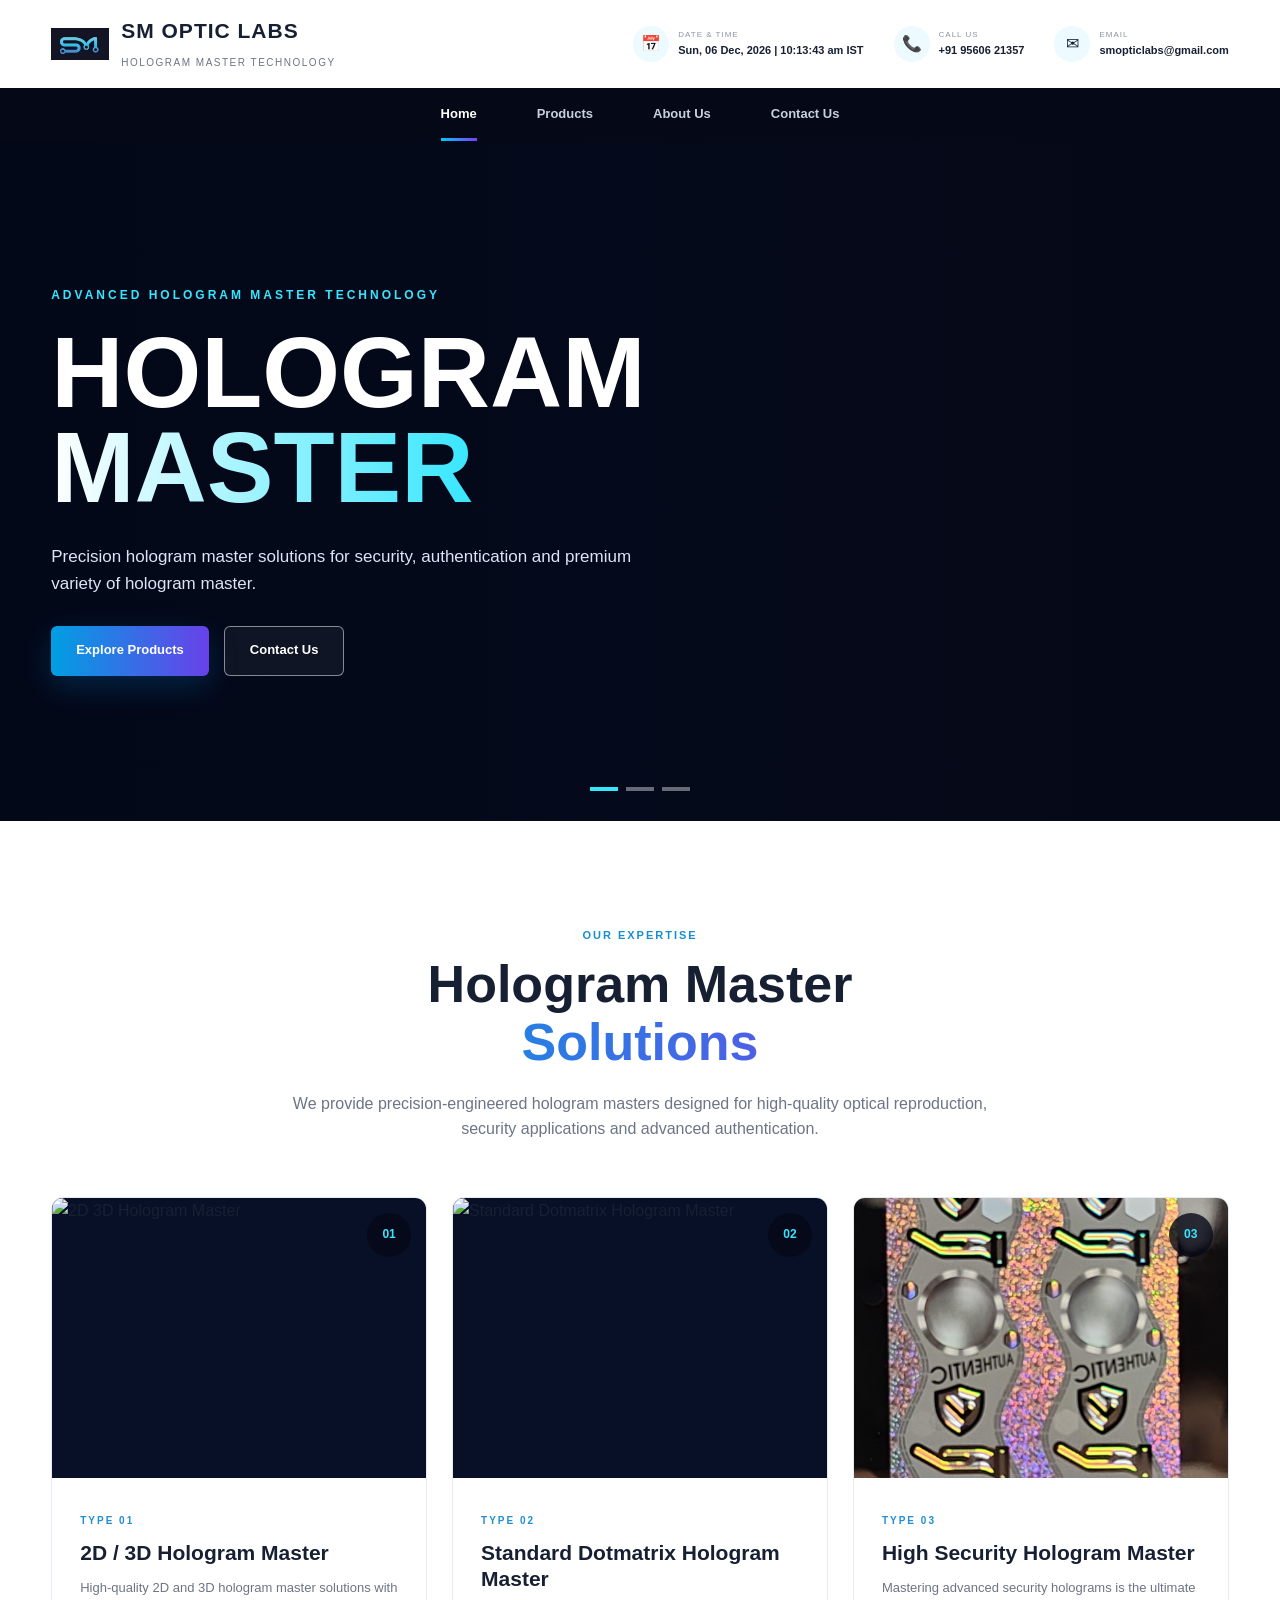
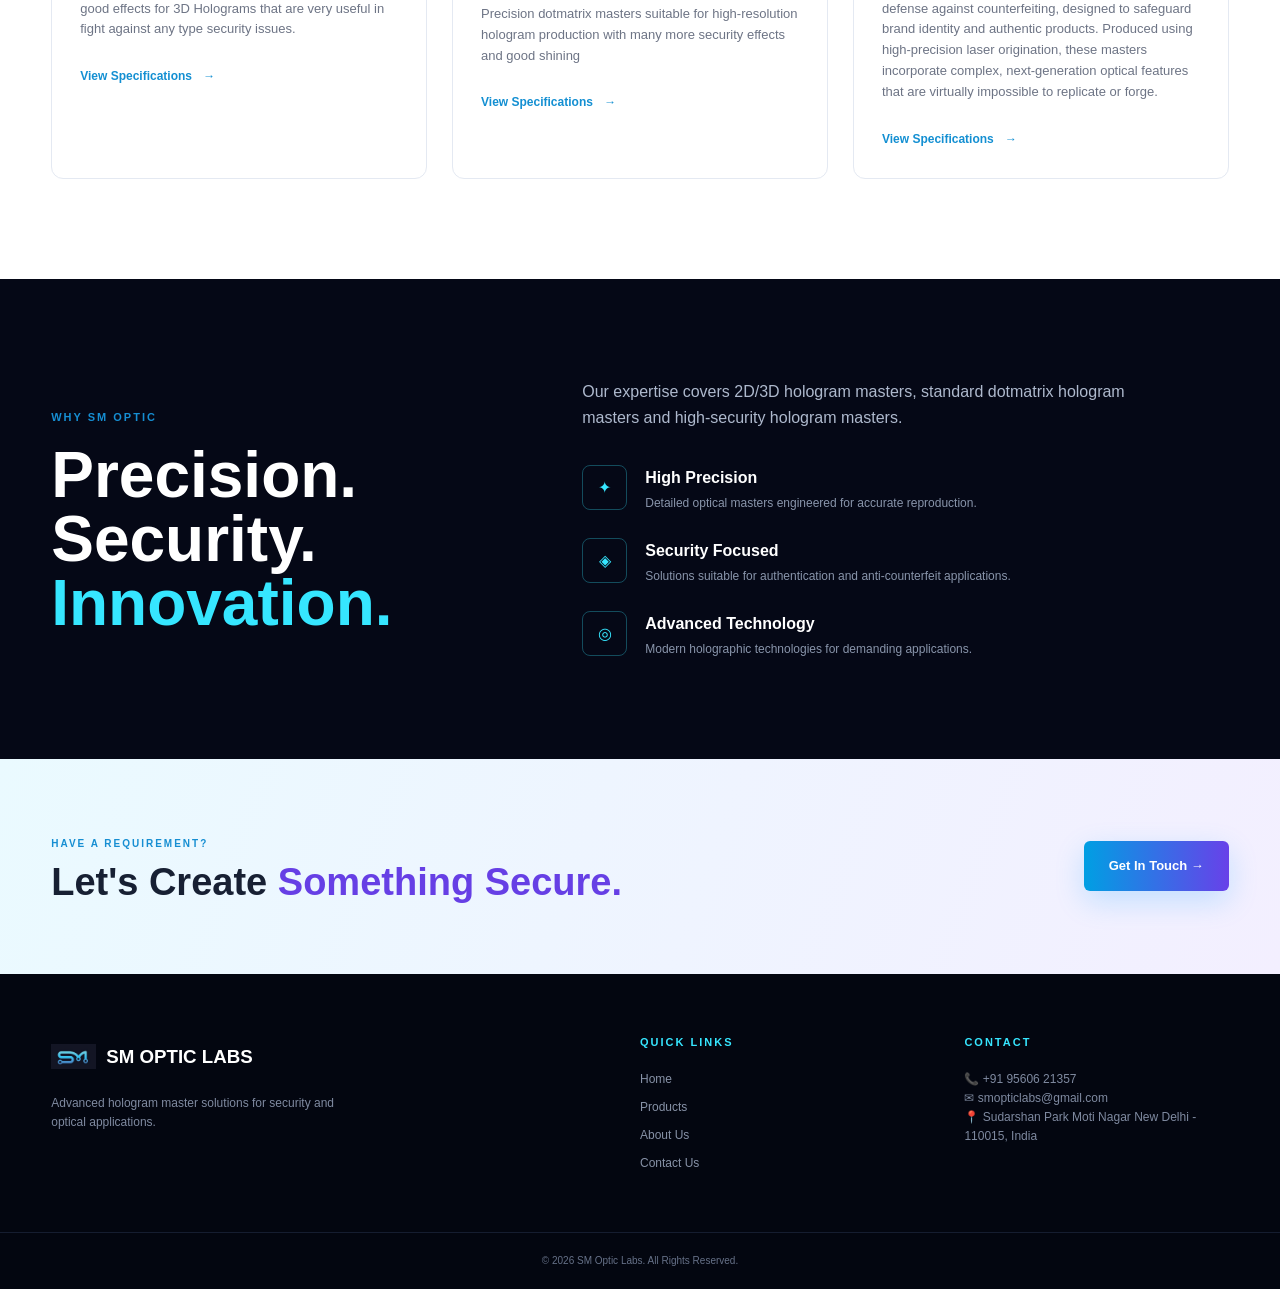
==== commit 6c4ae5f9: "Update index.html" ====
--- a/index.html
+++ b/index.html
@@ -9,11 +9,8 @@
 
     <link rel="stylesheet" href="style.css">
 
-    <link rel="preconnect" href="https://fonts.googleapis.com">
-    <link rel="preconnect" href="https://fonts.gstatic.com" crossorigin>
-
-    <link href="https://fonts.googleapis.com/css2?family=Inter:wght@400;500;600;700;800&display=swap" rel="stylesheet">
-</head>
+
+    <link href="font.css" rel="stylesheet">
 
 <body>
 
@@ -25,7 +22,7 @@
 
             <a href="index.html" class="logo-area">
 
-                <img src="images/logo.png" alt="SM Optic Logo">
+                <img src="images/logo.jpeg" alt="SM Optic Logo">
 
                 <div>
                     <h2>SM OPTIC LABS</h2>
@@ -124,7 +121,7 @@
         <div class="container hero-content">
 
             <div class="hero-badge">
-                ADVANCED HOLOGRAM TECHNOLOGY
+                ADVANCED HOLOGRAM MASTER TECHNOLOGY
             </div>
 
             <h1>
@@ -134,8 +131,8 @@
 
             <p>
                 Precision hologram master solutions for
-                security, authentication and premium
-                optical applications.
+                security, authentication and premium variety of
+                hologram master.
             </p>
 
             <div class="hero-buttons">
@@ -222,7 +219,7 @@
 
                         <p>
                             High-quality 2D and 3D hologram master
-                            solutions with good effects for 3D Holograms that are very useful 
+                            solutions with good effects for 3D Holograms that are very useful
                             in fight against any type security issues.
                         </p>
 
@@ -266,7 +263,7 @@
 
                         <p>
                             Precision dotmatrix masters suitable
-                            for high-resolution hologram producttion
+                            for high-resolution hologram production
                             with many more security effects and good shining
                         </p>
 
@@ -288,7 +285,7 @@
 
                     <div class="product-image">
 
-                        <img src="images/hs-0002.jpg" alt="High Security Hologram Master">
+                        <img src="images/hi-4.jpeg" alt="High Security Hologram Master">
 
                         <div class="product-number">
                             03
@@ -309,9 +306,10 @@
                         </h3>
 
                         <p>
-                            Advanced security hologram masters
-                            developed with New Effects who are very difficult to copy.
-                            it contains very hi- security effects with good price range.
+                            Mastering advanced security holograms is the ultimate defense against counterfeiting,
+                            designed to safeguard brand identity and authentic products. Produced using high-precision
+                            laser origination, these masters incorporate complex, next-generation optical features that
+                            are virtually impossible to replicate or forge.
                         </p>
 
                         <a href="products.html?product=security" class="read-more">
@@ -360,7 +358,8 @@
                 <div class="why-content">
 
                     <p>
-                      Our expertise covers 2D/3D hologram masters, standard dotmatrix hologram masters and high-security hologram masters.
+                        Our expertise covers 2D/3D hologram masters, standard dotmatrix hologram masters and
+                        high-security hologram masters.
 
 
                     <div class="feature-list">
@@ -455,8 +454,8 @@
             <div>
 
                 <div class="footer-logo">
-                    <img src="images/logo.png" alt="SM Optic">
-                    <h3>SM OPTIC</h3>
+                    <img src="images/logo.jpeg" alt="SM Optic">
+                    <h3>SM OPTIC LABS</h3>
                 </div>
 
                 <p>
@@ -506,4 +505,4 @@
 
 </body>
 
-</html>+</html>
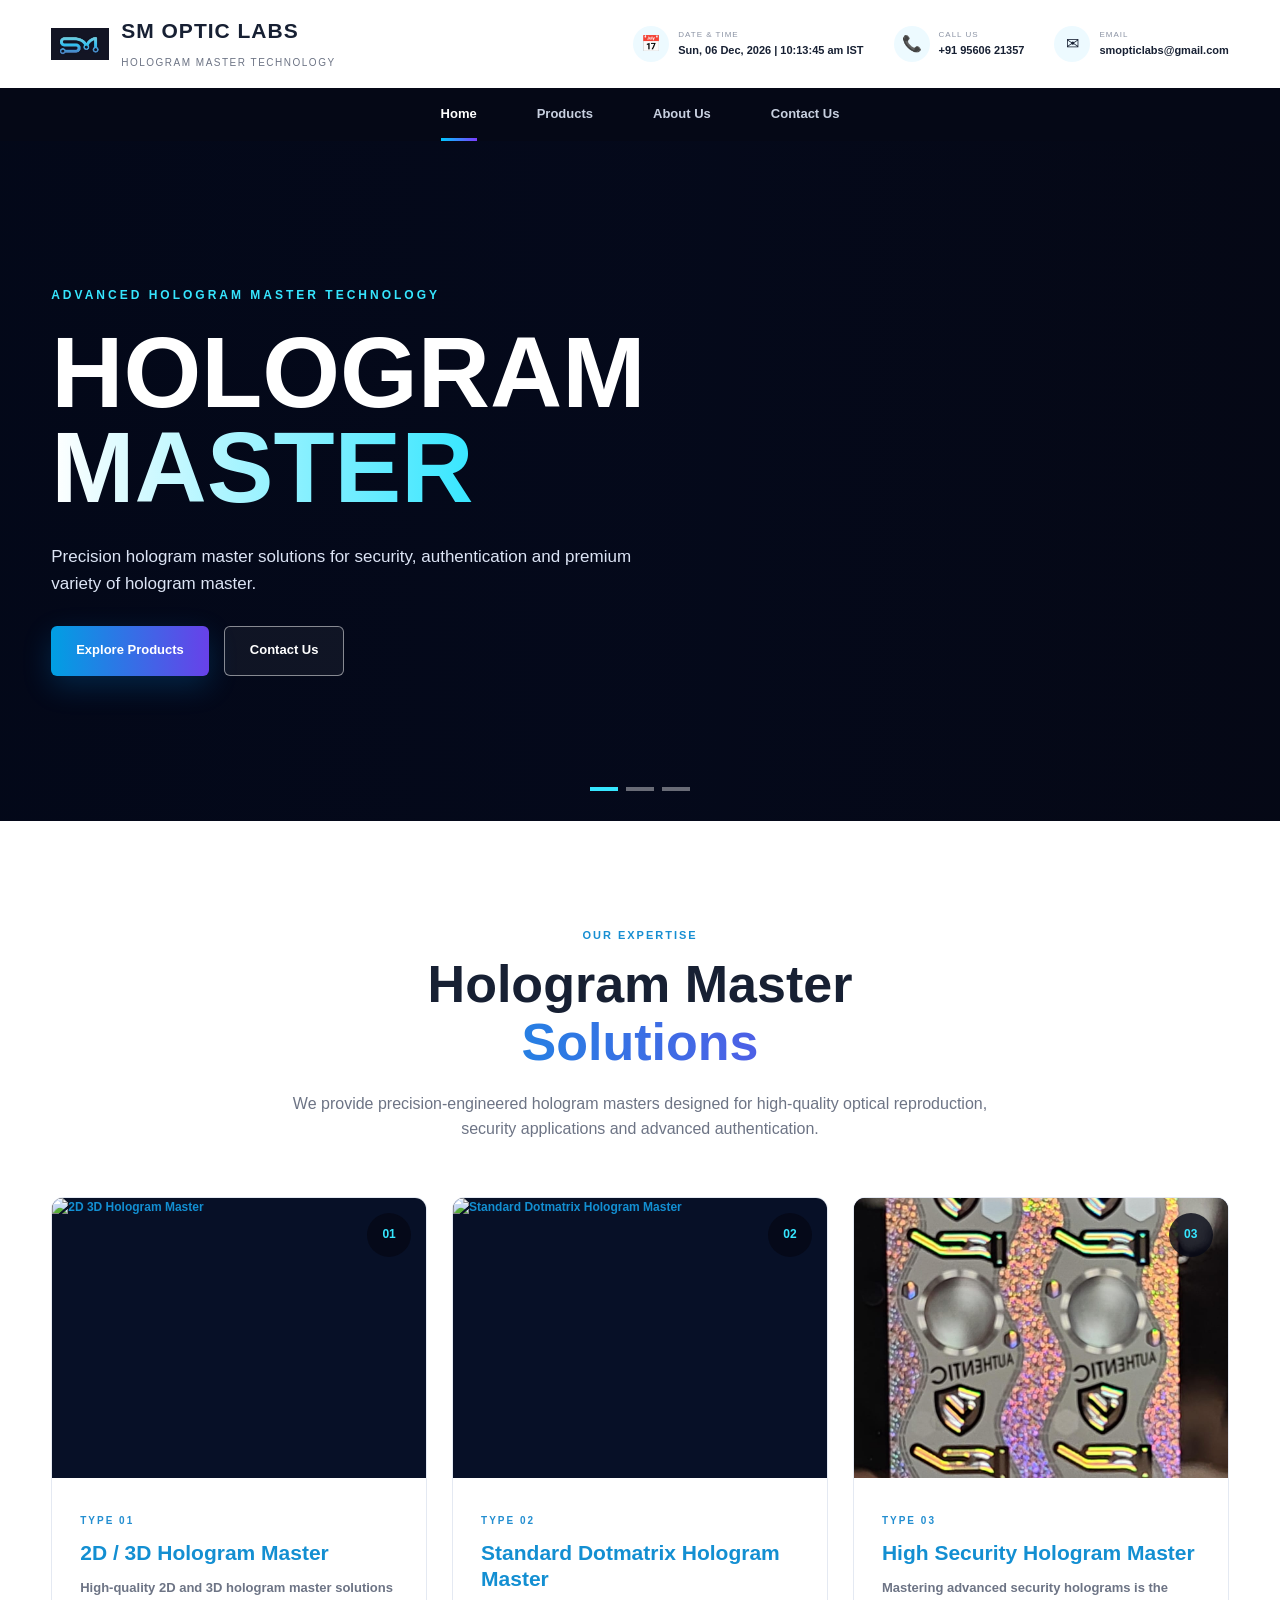
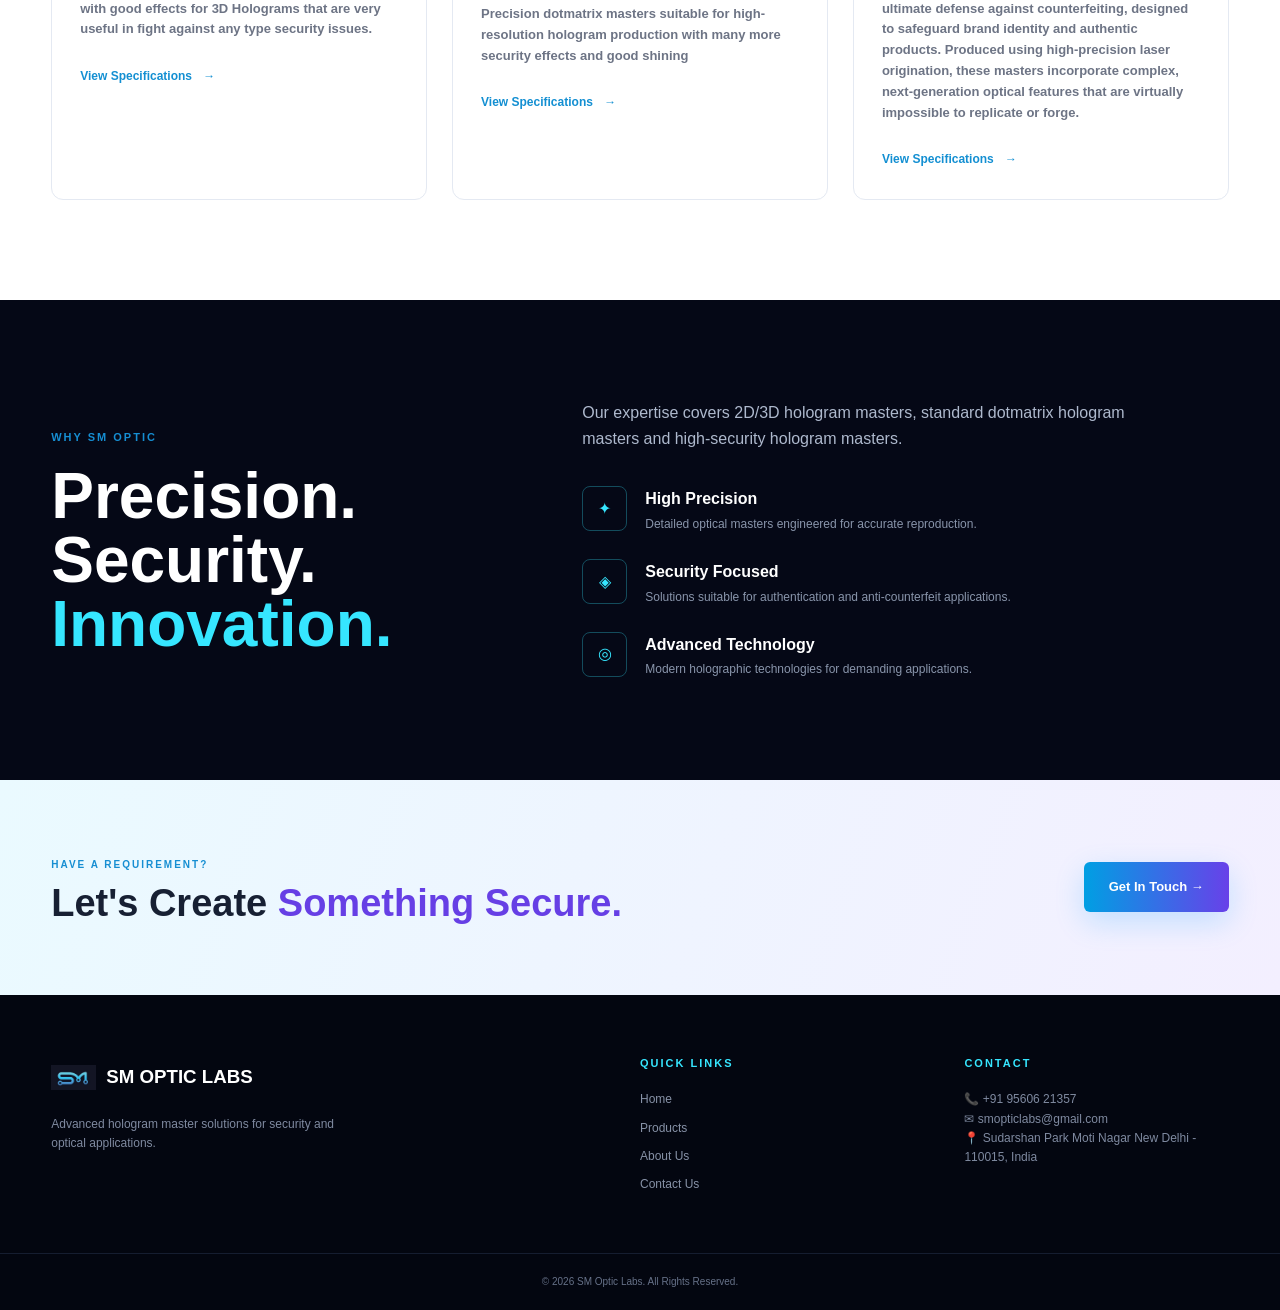
==== commit 16cb605e: "Update index.html" ====
--- a/index.html
+++ b/index.html
@@ -197,12 +197,13 @@
                 <article class="product-card">
 
                     <div class="product-image">
-
-                        <img src="images/2d-1.jpeg" alt="2D 3D Hologram Master">
-
-                        <div class="product-number">
-                            01
-                        </div>
+                        <a href="products.html?product=2d3d" class="read-more">
+                            <img src="images/2d-1.jpeg" alt="2D 3D Hologram Master">
+
+                            <div class="product-number">
+                                01
+                            </div>
+                        </a>
 
                     </div>
 
@@ -213,15 +214,19 @@
                             TYPE 01
                         </span>
 
-                        <h3>
-                            2D / 3D Hologram Master
-                        </h3>
-
-                        <p>
-                            High-quality 2D and 3D hologram master
-                            solutions with good effects for 3D Holograms that are very useful
-                            in fight against any type security issues.
-                        </p>
+                        <a href="products.html?product=2d3d" class="read-more">
+                            <h3>
+                                2D / 3D Hologram Master
+                            </h3>
+                        </a>
+
+                        <a href="products.html?product=2d3d" class="read-more">
+                            <p>
+                                High-quality 2D and 3D hologram master
+                                solutions with good effects for 3D Holograms that are very useful
+                                in fight against any type security issues.
+                            </p>
+                        </a>
 
                         <a href="products.html?product=2d3d" class="read-more">
 
@@ -241,11 +246,14 @@
 
                     <div class="product-image">
 
-                        <img src="images/dot5.jpeg" alt="Standard Dotmatrix Hologram Master">
-
-                        <div class="product-number">
-                            02
-                        </div>
+                        <a href="products.html?product=dotmatrix" class="read-more">
+
+                            <img src="images/dot5.jpeg" alt="Standard Dotmatrix Hologram Master">
+
+                            <div class="product-number">
+                                02
+                            </div>
+                        </a>
 
                     </div>
 
@@ -256,16 +264,20 @@
                             TYPE 02
                         </span>
 
-                        <h3>
-                            Standard Dotmatrix
-                            Hologram Master
-                        </h3>
-
-                        <p>
-                            Precision dotmatrix masters suitable
-                            for high-resolution hologram production
-                            with many more security effects and good shining
-                        </p>
+                        <a href="products.html?product=dotmatrix" class="read-more">
+                            <h3>
+                                Standard Dotmatrix
+                                Hologram Master
+                            </h3>
+                        </a>
+
+                        <a href="products.html?product=dotmatrix" class="read-more">
+                            <p>
+                                Precision dotmatrix masters suitable
+                                for high-resolution hologram production
+                                with many more security effects and good shining
+                            </p>
+                        </a>
 
                         <a href="products.html?product=dotmatrix" class="read-more">
 
@@ -285,11 +297,16 @@
 
                     <div class="product-image">
 
-                        <img src="images/hi-4.jpeg" alt="High Security Hologram Master">
-
-                        <div class="product-number">
-                            03
-                        </div>
+                        <a href="products.html?product=security" class="read-more">
+
+                            <img src="images/hi-4.jpeg" alt="High Security Hologram Master">
+
+                            <div class="product-number">
+                                03
+                            </div>
+
+                        </a>
+
 
                     </div>
 
@@ -300,17 +317,23 @@
                             TYPE 03
                         </span>
 
-                        <h3>
-                            High Security
-                            Hologram Master
-                        </h3>
-
-                        <p>
-                            Mastering advanced security holograms is the ultimate defense against counterfeiting,
-                            designed to safeguard brand identity and authentic products. Produced using high-precision
-                            laser origination, these masters incorporate complex, next-generation optical features that
-                            are virtually impossible to replicate or forge.
-                        </p>
+                        <a href="products.html?product=security" class="read-more">
+                            <h3>
+                                High Security
+                                Hologram Master
+                            </h3>
+                        </a>
+
+                        <a href="products.html?product=security" class="read-more">
+                            <p>
+                                Mastering advanced security holograms is the ultimate defense against counterfeiting,
+                                designed to safeguard brand identity and authentic products. Produced using
+                                high-precision
+                                laser origination, these masters incorporate complex, next-generation optical features
+                                that
+                                are virtually impossible to replicate or forge.
+                            </p>
+                        </a>
 
                         <a href="products.html?product=security" class="read-more">
 
--- a/font.css
+++ b/font.css
@@ -0,0 +1,315 @@
+/* cyrillic-ext */
+@font-face {
+  font-family: 'Inter';
+  font-style: normal;
+  font-weight: 400;
+  font-display: swap;
+  src: url(https://fonts.gstatic.com/s/inter/v20/UcC73FwrK3iLTeHuS_nVMrMxCp50SjIa2JL7SUc.woff2) format('woff2');
+  unicode-range: U+0460-052F, U+1C80-1C8A, U+20B4, U+2DE0-2DFF, U+A640-A69F, U+FE2E-FE2F;
+}
+/* cyrillic */
+@font-face {
+  font-family: 'Inter';
+  font-style: normal;
+  font-weight: 400;
+  font-display: swap;
+  src: url(https://fonts.gstatic.com/s/inter/v20/UcC73FwrK3iLTeHuS_nVMrMxCp50SjIa0ZL7SUc.woff2) format('woff2');
+  unicode-range: U+0301, U+0400-045F, U+0490-0491, U+04B0-04B1, U+2116;
+}
+/* greek-ext */
+@font-face {
+  font-family: 'Inter';
+  font-style: normal;
+  font-weight: 400;
+  font-display: swap;
+  src: url(https://fonts.gstatic.com/s/inter/v20/UcC73FwrK3iLTeHuS_nVMrMxCp50SjIa2ZL7SUc.woff2) format('woff2');
+  unicode-range: U+1F00-1FFF;
+}
+/* greek */
+@font-face {
+  font-family: 'Inter';
+  font-style: normal;
+  font-weight: 400;
+  font-display: swap;
+  src: url(https://fonts.gstatic.com/s/inter/v20/UcC73FwrK3iLTeHuS_nVMrMxCp50SjIa1pL7SUc.woff2) format('woff2');
+  unicode-range: U+0370-0377, U+037A-037F, U+0384-038A, U+038C, U+038E-03A1, U+03A3-03FF;
+}
+/* vietnamese */
+@font-face {
+  font-family: 'Inter';
+  font-style: normal;
+  font-weight: 400;
+  font-display: swap;
+  src: url(https://fonts.gstatic.com/s/inter/v20/UcC73FwrK3iLTeHuS_nVMrMxCp50SjIa2pL7SUc.woff2) format('woff2');
+  unicode-range: U+0102-0103, U+0110-0111, U+0128-0129, U+0168-0169, U+01A0-01A1, U+01AF-01B0, U+0300-0301, U+0303-0304, U+0308-0309, U+0323, U+0329, U+1EA0-1EF9, U+20AB;
+}
+/* latin-ext */
+@font-face {
+  font-family: 'Inter';
+  font-style: normal;
+  font-weight: 400;
+  font-display: swap;
+  src: url(https://fonts.gstatic.com/s/inter/v20/UcC73FwrK3iLTeHuS_nVMrMxCp50SjIa25L7SUc.woff2) format('woff2');
+  unicode-range: U+0100-02BA, U+02BD-02C5, U+02C7-02CC, U+02CE-02D7, U+02DD-02FF, U+0304, U+0308, U+0329, U+1D00-1DBF, U+1E00-1E9F, U+1EF2-1EFF, U+2020, U+20A0-20AB, U+20AD-20C0, U+2113, U+2C60-2C7F, U+A720-A7FF;
+}
+/* latin */
+@font-face {
+  font-family: 'Inter';
+  font-style: normal;
+  font-weight: 400;
+  font-display: swap;
+  src: url(https://fonts.gstatic.com/s/inter/v20/UcC73FwrK3iLTeHuS_nVMrMxCp50SjIa1ZL7.woff2) format('woff2');
+  unicode-range: U+0000-00FF, U+0131, U+0152-0153, U+02BB-02BC, U+02C6, U+02DA, U+02DC, U+0304, U+0308, U+0329, U+2000-206F, U+20AC, U+2122, U+2191, U+2193, U+2212, U+2215, U+FEFF, U+FFFD;
+}
+/* cyrillic-ext */
+@font-face {
+  font-family: 'Inter';
+  font-style: normal;
+  font-weight: 500;
+  font-display: swap;
+  src: url(https://fonts.gstatic.com/s/inter/v20/UcC73FwrK3iLTeHuS_nVMrMxCp50SjIa2JL7SUc.woff2) format('woff2');
+  unicode-range: U+0460-052F, U+1C80-1C8A, U+20B4, U+2DE0-2DFF, U+A640-A69F, U+FE2E-FE2F;
+}
+/* cyrillic */
+@font-face {
+  font-family: 'Inter';
+  font-style: normal;
+  font-weight: 500;
+  font-display: swap;
+  src: url(https://fonts.gstatic.com/s/inter/v20/UcC73FwrK3iLTeHuS_nVMrMxCp50SjIa0ZL7SUc.woff2) format('woff2');
+  unicode-range: U+0301, U+0400-045F, U+0490-0491, U+04B0-04B1, U+2116;
+}
+/* greek-ext */
+@font-face {
+  font-family: 'Inter';
+  font-style: normal;
+  font-weight: 500;
+  font-display: swap;
+  src: url(https://fonts.gstatic.com/s/inter/v20/UcC73FwrK3iLTeHuS_nVMrMxCp50SjIa2ZL7SUc.woff2) format('woff2');
+  unicode-range: U+1F00-1FFF;
+}
+/* greek */
+@font-face {
+  font-family: 'Inter';
+  font-style: normal;
+  font-weight: 500;
+  font-display: swap;
+  src: url(https://fonts.gstatic.com/s/inter/v20/UcC73FwrK3iLTeHuS_nVMrMxCp50SjIa1pL7SUc.woff2) format('woff2');
+  unicode-range: U+0370-0377, U+037A-037F, U+0384-038A, U+038C, U+038E-03A1, U+03A3-03FF;
+}
+/* vietnamese */
+@font-face {
+  font-family: 'Inter';
+  font-style: normal;
+  font-weight: 500;
+  font-display: swap;
+  src: url(https://fonts.gstatic.com/s/inter/v20/UcC73FwrK3iLTeHuS_nVMrMxCp50SjIa2pL7SUc.woff2) format('woff2');
+  unicode-range: U+0102-0103, U+0110-0111, U+0128-0129, U+0168-0169, U+01A0-01A1, U+01AF-01B0, U+0300-0301, U+0303-0304, U+0308-0309, U+0323, U+0329, U+1EA0-1EF9, U+20AB;
+}
+/* latin-ext */
+@font-face {
+  font-family: 'Inter';
+  font-style: normal;
+  font-weight: 500;
+  font-display: swap;
+  src: url(https://fonts.gstatic.com/s/inter/v20/UcC73FwrK3iLTeHuS_nVMrMxCp50SjIa25L7SUc.woff2) format('woff2');
+  unicode-range: U+0100-02BA, U+02BD-02C5, U+02C7-02CC, U+02CE-02D7, U+02DD-02FF, U+0304, U+0308, U+0329, U+1D00-1DBF, U+1E00-1E9F, U+1EF2-1EFF, U+2020, U+20A0-20AB, U+20AD-20C0, U+2113, U+2C60-2C7F, U+A720-A7FF;
+}
+/* latin */
+@font-face {
+  font-family: 'Inter';
+  font-style: normal;
+  font-weight: 500;
+  font-display: swap;
+  src: url(https://fonts.gstatic.com/s/inter/v20/UcC73FwrK3iLTeHuS_nVMrMxCp50SjIa1ZL7.woff2) format('woff2');
+  unicode-range: U+0000-00FF, U+0131, U+0152-0153, U+02BB-02BC, U+02C6, U+02DA, U+02DC, U+0304, U+0308, U+0329, U+2000-206F, U+20AC, U+2122, U+2191, U+2193, U+2212, U+2215, U+FEFF, U+FFFD;
+}
+/* cyrillic-ext */
+@font-face {
+  font-family: 'Inter';
+  font-style: normal;
+  font-weight: 600;
+  font-display: swap;
+  src: url(https://fonts.gstatic.com/s/inter/v20/UcC73FwrK3iLTeHuS_nVMrMxCp50SjIa2JL7SUc.woff2) format('woff2');
+  unicode-range: U+0460-052F, U+1C80-1C8A, U+20B4, U+2DE0-2DFF, U+A640-A69F, U+FE2E-FE2F;
+}
+/* cyrillic */
+@font-face {
+  font-family: 'Inter';
+  font-style: normal;
+  font-weight: 600;
+  font-display: swap;
+  src: url(https://fonts.gstatic.com/s/inter/v20/UcC73FwrK3iLTeHuS_nVMrMxCp50SjIa0ZL7SUc.woff2) format('woff2');
+  unicode-range: U+0301, U+0400-045F, U+0490-0491, U+04B0-04B1, U+2116;
+}
+/* greek-ext */
+@font-face {
+  font-family: 'Inter';
+  font-style: normal;
+  font-weight: 600;
+  font-display: swap;
+  src: url(https://fonts.gstatic.com/s/inter/v20/UcC73FwrK3iLTeHuS_nVMrMxCp50SjIa2ZL7SUc.woff2) format('woff2');
+  unicode-range: U+1F00-1FFF;
+}
+/* greek */
+@font-face {
+  font-family: 'Inter';
+  font-style: normal;
+  font-weight: 600;
+  font-display: swap;
+  src: url(https://fonts.gstatic.com/s/inter/v20/UcC73FwrK3iLTeHuS_nVMrMxCp50SjIa1pL7SUc.woff2) format('woff2');
+  unicode-range: U+0370-0377, U+037A-037F, U+0384-038A, U+038C, U+038E-03A1, U+03A3-03FF;
+}
+/* vietnamese */
+@font-face {
+  font-family: 'Inter';
+  font-style: normal;
+  font-weight: 600;
+  font-display: swap;
+  src: url(https://fonts.gstatic.com/s/inter/v20/UcC73FwrK3iLTeHuS_nVMrMxCp50SjIa2pL7SUc.woff2) format('woff2');
+  unicode-range: U+0102-0103, U+0110-0111, U+0128-0129, U+0168-0169, U+01A0-01A1, U+01AF-01B0, U+0300-0301, U+0303-0304, U+0308-0309, U+0323, U+0329, U+1EA0-1EF9, U+20AB;
+}
+/* latin-ext */
+@font-face {
+  font-family: 'Inter';
+  font-style: normal;
+  font-weight: 600;
+  font-display: swap;
+  src: url(https://fonts.gstatic.com/s/inter/v20/UcC73FwrK3iLTeHuS_nVMrMxCp50SjIa25L7SUc.woff2) format('woff2');
+  unicode-range: U+0100-02BA, U+02BD-02C5, U+02C7-02CC, U+02CE-02D7, U+02DD-02FF, U+0304, U+0308, U+0329, U+1D00-1DBF, U+1E00-1E9F, U+1EF2-1EFF, U+2020, U+20A0-20AB, U+20AD-20C0, U+2113, U+2C60-2C7F, U+A720-A7FF;
+}
+/* latin */
+@font-face {
+  font-family: 'Inter';
+  font-style: normal;
+  font-weight: 600;
+  font-display: swap;
+  src: url(https://fonts.gstatic.com/s/inter/v20/UcC73FwrK3iLTeHuS_nVMrMxCp50SjIa1ZL7.woff2) format('woff2');
+  unicode-range: U+0000-00FF, U+0131, U+0152-0153, U+02BB-02BC, U+02C6, U+02DA, U+02DC, U+0304, U+0308, U+0329, U+2000-206F, U+20AC, U+2122, U+2191, U+2193, U+2212, U+2215, U+FEFF, U+FFFD;
+}
+/* cyrillic-ext */
+@font-face {
+  font-family: 'Inter';
+  font-style: normal;
+  font-weight: 700;
+  font-display: swap;
+  src: url(https://fonts.gstatic.com/s/inter/v20/UcC73FwrK3iLTeHuS_nVMrMxCp50SjIa2JL7SUc.woff2) format('woff2');
+  unicode-range: U+0460-052F, U+1C80-1C8A, U+20B4, U+2DE0-2DFF, U+A640-A69F, U+FE2E-FE2F;
+}
+/* cyrillic */
+@font-face {
+  font-family: 'Inter';
+  font-style: normal;
+  font-weight: 700;
+  font-display: swap;
+  src: url(https://fonts.gstatic.com/s/inter/v20/UcC73FwrK3iLTeHuS_nVMrMxCp50SjIa0ZL7SUc.woff2) format('woff2');
+  unicode-range: U+0301, U+0400-045F, U+0490-0491, U+04B0-04B1, U+2116;
+}
+/* greek-ext */
+@font-face {
+  font-family: 'Inter';
+  font-style: normal;
+  font-weight: 700;
+  font-display: swap;
+  src: url(https://fonts.gstatic.com/s/inter/v20/UcC73FwrK3iLTeHuS_nVMrMxCp50SjIa2ZL7SUc.woff2) format('woff2');
+  unicode-range: U+1F00-1FFF;
+}
+/* greek */
+@font-face {
+  font-family: 'Inter';
+  font-style: normal;
+  font-weight: 700;
+  font-display: swap;
+  src: url(https://fonts.gstatic.com/s/inter/v20/UcC73FwrK3iLTeHuS_nVMrMxCp50SjIa1pL7SUc.woff2) format('woff2');
+  unicode-range: U+0370-0377, U+037A-037F, U+0384-038A, U+038C, U+038E-03A1, U+03A3-03FF;
+}
+/* vietnamese */
+@font-face {
+  font-family: 'Inter';
+  font-style: normal;
+  font-weight: 700;
+  font-display: swap;
+  src: url(https://fonts.gstatic.com/s/inter/v20/UcC73FwrK3iLTeHuS_nVMrMxCp50SjIa2pL7SUc.woff2) format('woff2');
+  unicode-range: U+0102-0103, U+0110-0111, U+0128-0129, U+0168-0169, U+01A0-01A1, U+01AF-01B0, U+0300-0301, U+0303-0304, U+0308-0309, U+0323, U+0329, U+1EA0-1EF9, U+20AB;
+}
+/* latin-ext */
+@font-face {
+  font-family: 'Inter';
+  font-style: normal;
+  font-weight: 700;
+  font-display: swap;
+  src: url(https://fonts.gstatic.com/s/inter/v20/UcC73FwrK3iLTeHuS_nVMrMxCp50SjIa25L7SUc.woff2) format('woff2');
+  unicode-range: U+0100-02BA, U+02BD-02C5, U+02C7-02CC, U+02CE-02D7, U+02DD-02FF, U+0304, U+0308, U+0329, U+1D00-1DBF, U+1E00-1E9F, U+1EF2-1EFF, U+2020, U+20A0-20AB, U+20AD-20C0, U+2113, U+2C60-2C7F, U+A720-A7FF;
+}
+/* latin */
+@font-face {
+  font-family: 'Inter';
+  font-style: normal;
+  font-weight: 700;
+  font-display: swap;
+  src: url(https://fonts.gstatic.com/s/inter/v20/UcC73FwrK3iLTeHuS_nVMrMxCp50SjIa1ZL7.woff2) format('woff2');
+  unicode-range: U+0000-00FF, U+0131, U+0152-0153, U+02BB-02BC, U+02C6, U+02DA, U+02DC, U+0304, U+0308, U+0329, U+2000-206F, U+20AC, U+2122, U+2191, U+2193, U+2212, U+2215, U+FEFF, U+FFFD;
+}
+/* cyrillic-ext */
+@font-face {
+  font-family: 'Inter';
+  font-style: normal;
+  font-weight: 800;
+  font-display: swap;
+  src: url(https://fonts.gstatic.com/s/inter/v20/UcC73FwrK3iLTeHuS_nVMrMxCp50SjIa2JL7SUc.woff2) format('woff2');
+  unicode-range: U+0460-052F, U+1C80-1C8A, U+20B4, U+2DE0-2DFF, U+A640-A69F, U+FE2E-FE2F;
+}
+/* cyrillic */
+@font-face {
+  font-family: 'Inter';
+  font-style: normal;
+  font-weight: 800;
+  font-display: swap;
+  src: url(https://fonts.gstatic.com/s/inter/v20/UcC73FwrK3iLTeHuS_nVMrMxCp50SjIa0ZL7SUc.woff2) format('woff2');
+  unicode-range: U+0301, U+0400-045F, U+0490-0491, U+04B0-04B1, U+2116;
+}
+/* greek-ext */
+@font-face {
+  font-family: 'Inter';
+  font-style: normal;
+  font-weight: 800;
+  font-display: swap;
+  src: url(https://fonts.gstatic.com/s/inter/v20/UcC73FwrK3iLTeHuS_nVMrMxCp50SjIa2ZL7SUc.woff2) format('woff2');
+  unicode-range: U+1F00-1FFF;
+}
+/* greek */
+@font-face {
+  font-family: 'Inter';
+  font-style: normal;
+  font-weight: 800;
+  font-display: swap;
+  src: url(https://fonts.gstatic.com/s/inter/v20/UcC73FwrK3iLTeHuS_nVMrMxCp50SjIa1pL7SUc.woff2) format('woff2');
+  unicode-range: U+0370-0377, U+037A-037F, U+0384-038A, U+038C, U+038E-03A1, U+03A3-03FF;
+}
+/* vietnamese */
+@font-face {
+  font-family: 'Inter';
+  font-style: normal;
+  font-weight: 800;
+  font-display: swap;
+  src: url(https://fonts.gstatic.com/s/inter/v20/UcC73FwrK3iLTeHuS_nVMrMxCp50SjIa2pL7SUc.woff2) format('woff2');
+  unicode-range: U+0102-0103, U+0110-0111, U+0128-0129, U+0168-0169, U+01A0-01A1, U+01AF-01B0, U+0300-0301, U+0303-0304, U+0308-0309, U+0323, U+0329, U+1EA0-1EF9, U+20AB;
+}
+/* latin-ext */
+@font-face {
+  font-family: 'Inter';
+  font-style: normal;
+  font-weight: 800;
+  font-display: swap;
+  src: url(https://fonts.gstatic.com/s/inter/v20/UcC73FwrK3iLTeHuS_nVMrMxCp50SjIa25L7SUc.woff2) format('woff2');
+  unicode-range: U+0100-02BA, U+02BD-02C5, U+02C7-02CC, U+02CE-02D7, U+02DD-02FF, U+0304, U+0308, U+0329, U+1D00-1DBF, U+1E00-1E9F, U+1EF2-1EFF, U+2020, U+20A0-20AB, U+20AD-20C0, U+2113, U+2C60-2C7F, U+A720-A7FF;
+}
+/* latin */
+@font-face {
+  font-family: 'Inter';
+  font-style: normal;
+  font-weight: 800;
+  font-display: swap;
+  src: url(https://fonts.gstatic.com/s/inter/v20/UcC73FwrK3iLTeHuS_nVMrMxCp50SjIa1ZL7.woff2) format('woff2');
+  unicode-range: U+0000-00FF, U+0131, U+0152-0153, U+02BB-02BC, U+02C6, U+02DA, U+02DC, U+0304, U+0308, U+0329, U+2000-206F, U+20AC, U+2122, U+2191, U+2193, U+2212, U+2215, U+FEFF, U+FFFD;
+}
